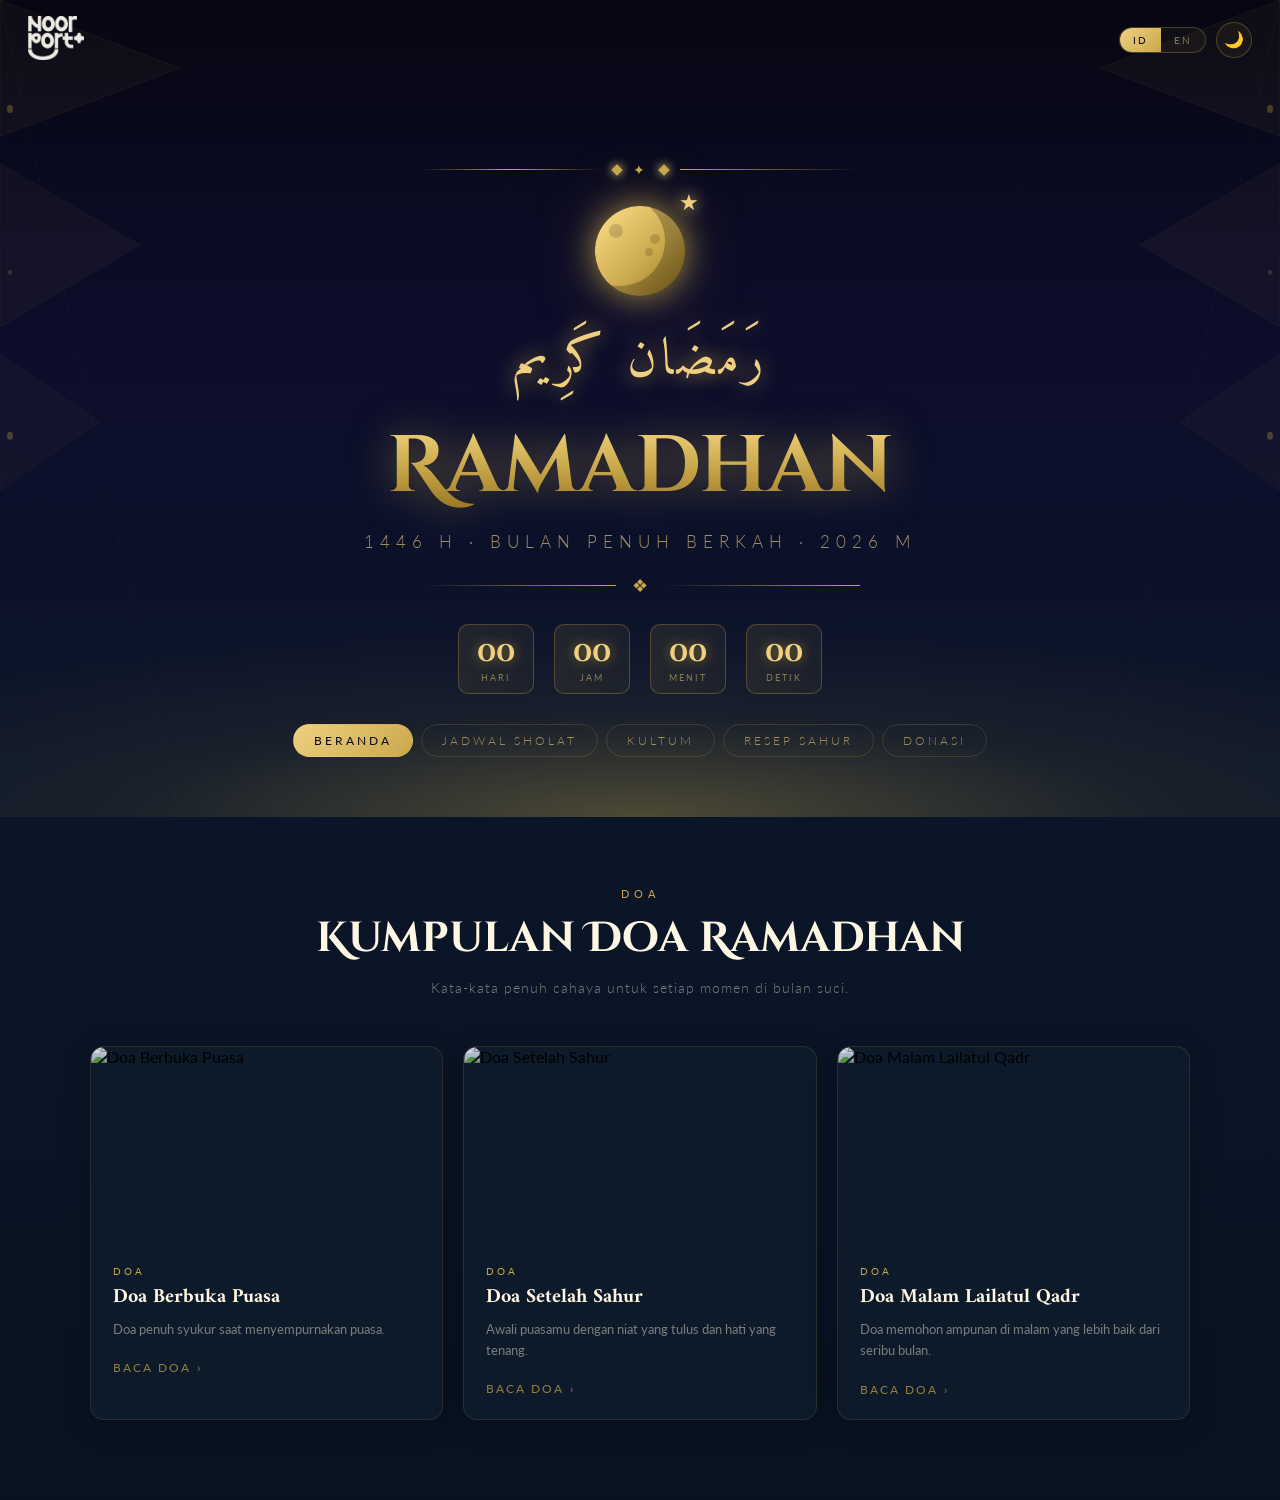
==== landing_page/index.html @ 089e0891 "first commit" ====
<!DOCTYPE html>
<html lang="id" data-theme="dark" data-lang="id">

<head>
    <meta charset="UTF-8">
    <meta name="viewport" content="width=device-width, initial-scale=1.0">
    <title>Noor Port+ | Ramadhan</title>
    <link
        href="https://fonts.googleapis.com/css2?family=Amiri:ital,wght@0,400;0,700;1,400&family=Cinzel+Decorative:wght@700&family=Lato:wght@300;400&display=swap"
        rel="stylesheet">
    <link rel="stylesheet" href="/landing_page/style.css">
</head>

<body>
    <div class="stars-layer" id="starsLayer"></div>

    <header>
        <div id="particles"></div>
        <div class="horizon"></div>

        <!-- LOGO + CONTROLS -->
        <div class="top-bar">
            <div class="logo-wrap">
                <img id="logoImg" src="/assets/noor_port_logo.png"
                    alt="Noor Port+" />
            </div>
            <div class="controls">
                <div class="lang-toggle">
                    <button class="lang-btn active" data-lang="id" onclick="setLang('id')">ID</button>
                    <button class="lang-btn" data-lang="en" onclick="setLang('en')">EN</button>
                </div>
                <button class="theme-btn" id="themeBtn" onclick="toggleTheme()" title="Toggle theme">🌙</button>
            </div>
        </div>

        <!-- Geometric side ornaments -->
        <div class="geo-left">
            <svg viewBox="0 0 180 600" preserveAspectRatio="none" fill="none">
                <path d="M0 0 L180 50 L0 100 Z" fill="rgba(201,168,76,.04)" stroke="rgba(201,168,76,.12)"
                    stroke-width=".5" />
                <path d="M0 120 L140 180 L0 240 Z" fill="rgba(201,168,76,.04)" stroke="rgba(201,168,76,.10)"
                    stroke-width=".5" />
                <path d="M0 260 L100 310 L0 360 Z" fill="rgba(201,168,76,.03)" stroke="rgba(201,168,76,.08)"
                    stroke-width=".5" />
                <line x1="0" y1="0" x2="180" y2="600" stroke="rgba(201,168,76,.06)" stroke-width=".5" />
                <line x1="40" y1="0" x2="40" y2="600" stroke="rgba(201,168,76,.04)" stroke-width=".5" />
                <circle cx="10" cy="80" r="3" fill="rgba(201,168,76,.3)" />
                <circle cx="10" cy="200" r="2" fill="rgba(201,168,76,.2)" />
                <circle cx="10" cy="320" r="3" fill="rgba(201,168,76,.3)" />
            </svg>
        </div>
        <div class="geo-right">
            <svg viewBox="0 0 180 600" preserveAspectRatio="none" fill="none">
                <path d="M0 0 L180 50 L0 100 Z" fill="rgba(201,168,76,.04)" stroke="rgba(201,168,76,.12)"
                    stroke-width=".5" />
                <path d="M0 120 L140 180 L0 240 Z" fill="rgba(201,168,76,.04)" stroke="rgba(201,168,76,.10)"
                    stroke-width=".5" />
                <path d="M0 260 L100 310 L0 360 Z" fill="rgba(201,168,76,.03)" stroke="rgba(201,168,76,.08)"
                    stroke-width=".5" />
                <line x1="0" y1="0" x2="180" y2="600" stroke="rgba(201,168,76,.06)" stroke-width=".5" />
                <line x1="40" y1="0" x2="40" y2="600" stroke="rgba(201,168,76,.04)" stroke-width=".5" />
                <circle cx="10" cy="80" r="3" fill="rgba(201,168,76,.3)" />
                <circle cx="10" cy="200" r="2" fill="rgba(201,168,76,.2)" />
                <circle cx="10" cy="320" r="3" fill="rgba(201,168,76,.3)" />
            </svg>
        </div>


        <!-- Ornament bar -->
        <div class="ornament-bar" style="margin-top:80px;">
            <div class="line"></div>
            <div class="diamond"></div>
            <span style="color:var(--gold);font-size:14px;letter-spacing:3px;">✦</span>
            <div class="diamond"></div>
            <div class="line" style="background:linear-gradient(90deg,var(--gold),transparent)"></div>
        </div>

        <!-- Moon -->
        <div class="moon-wrap">
            <div class="moon">
                <div class="moon-outer">
                    <div class="moon-crater c1"></div>
                    <div class="moon-crater c2"></div>
                    <div class="moon-crater c3"></div>
                </div>
                <span class="moon-star">★</span>
            </div>
        </div>

        <div class="arabic-text">رَمَضَان كَرِيم</div>
        <div class="main-title">Ramadhan</div>
        <div class="subtitle" id="headerSubtitle">1446 H · Bulan Penuh Berkah · 2026 M</div>

        <div class="divider">
            <div class="line"></div><span class="orn">❖</span>
            <div class="line r"></div>
        </div>

        <!-- Countdown -->
        <div class="countdown">
            <div class="cd-box">
                <div class="cd-num" id="cdDays">00</div>
                <div class="cd-label" id="lblDays">Hari</div>
            </div>
            <div class="cd-box">
                <div class="cd-num" id="cdHours">00</div>
                <div class="cd-label" id="lblHours">Jam</div>
            </div>
            <div class="cd-box">
                <div class="cd-num" id="cdMins">00</div>
                <div class="cd-label" id="lblMins">Menit</div>
            </div>
            <div class="cd-box">
                <div class="cd-num" id="cdSecs">00</div>
                <div class="cd-label" id="lblSecs">Detik</div>
            </div>
        </div>

        <!-- Nav -->
        <nav id="mainNav">
            <a href="#" class="active" data-id="home">Beranda</a>
            <a href="#" data-id="prayer">Jadwal Sholat</a>
            <a href="#" data-id="kultum">Kultum</a>
            <a href="#" data-id="recipe">Resep Sahur</a>
            <a href="#" data-id="donate">Donasi</a>
        </nav>
    </header>

    <!-- DOA SECTION -->
    <section class="doa-section">
        <div class="doa-eyebrow" id="doaEyebrow">Doa</div>
        <div class="doa-title" id="doaTitle">Kumpulan Doa Ramadhan</div>
        <div class="doa-subtitle" id="doaSubtitle">Kata-kata penuh cahaya untuk setiap momen di bulan suci.</div>
        <div class="doa-grid" id="doaGrid"></div>
    </section>

    <!-- Modal -->
    <div class="doa-modal-bg" id="doaModal">
        <div class="doa-modal">
            <button class="modal-close" id="modalClose">✕</button>
            <div class="modal-tag" id="mTag">Doa</div>
            <div class="modal-title" id="mTitle"></div>
            <div class="modal-arabic" id="mArabic"></div>
            <div class="modal-latin" id="mLatin"></div>
            <div class="modal-arti" id="mArti"></div>
        </div>
    </div>

    <script src="/landing_page/script.js"></script>
</body>

</html>
---- landing_page/style.css ----
*,
*::before,
*::after {
    margin: 0;
    padding: 0;
    box-sizing: border-box;
}

/* ini buat custom dark mode nya */
:root {
    --gold: #C9A84C;
    --gold-light: #F0D080;
    --gold-glow: #FFE08A;
    --teal: #1A6B6B;
    --teal-light: #2DB8A8;
    
    /* token dark modenya */
    --bg-body: #0A0A1A;
    --bg-header: linear-gradient(180deg, #060612 0%, #0d0d2b 40%, #0a1628 100%);
    --bg-section: linear-gradient(180deg, #0a1628 0%, #091220 100%);
    --bg-card: #0d1a2a;
    --bg-modal: linear-gradient(135deg, #0d1a2a, #0a1220);
    --text-main: #FDF6E3;
    --text-muted: #fdf6e373;
    --text-muted2: #fdf6e3a6;
    --text-nav: #f0d08099;
    --border-card: #c9a84c26;
    --star-color: white;
    /* --logo-filter: invert(1) sepia(1) saturate(2) hue-rotate(5deg) brightness(1.1); */
}


/* ini buat light mnode */
[data-theme="light"] {
    --bg-body: #F5EDD8;
    --bg-header: linear-gradient(180deg, #2a1f0a 0%, #3d2d10 40%, #2e2210 100%);
    --bg-section: linear-gradient(180deg, #EDE3C8 0%, #E5D9B6 100%);
    --bg-card: #FDF6E3;
    --bg-modal: linear-gradient(135deg, #FDF6E3, #F5EDD8);
    --text-main: #1a1206;
    --text-muted: #1a120680;
    --text-muted2: #1a1206c0;
    --text-nav: #f0d080e6;
    --border-card: #c9a84c4d;
    --star-color: rgba(201, 168, 76, .6);
    --logo-filter: invert(0) sepia(1) saturate(3) hue-rotate(5deg) brightness(.8);
}


body {
    background: var(--bg-body);
    font-family: 'Lato', sans-serif;
    min-height: 100vh;
    transition: background .4s;
}


/* bintang */
.stars-layer {
    position: fixed;
    inset: 0;
    pointer-events: none;
    z-index: 0;
    overflow: hidden;
    transition: opacity .4s;
}

[data-theme="light"] .stars-layer {
    opacity: .25;
}

.star {
    position: absolute;
    border-radius: 50%;
    background: var(--star-color);
    animation: twinkle var(--dur) ease-in-out infinite var(--delay);
}

@keyframes twinkle {

    0%,
    100% {
        opacity: var(--min-op);
        transform: scale(1);
    }

    50% {
        opacity: 1;
        transform: scale(1.4);
    }
}


/* headerr */
header {
    position: relative;
    z-index: 10;
    width: 100%;
    overflow: hidden;
    background: var(--bg-header);
    padding-bottom: 60px;
    transition: background .4s;
}

.horizon {
    position: absolute;
    bottom: 0;
    left: 0;
    right: 0;
    height: 200px;
    background: radial-gradient(ellipse 80% 100% at 50% 100%,
            #c9a84c59 0%,
            #c9a84c14 50%,
            transparent 100%);
    pointer-events: none;
}


/* top bar */
.top-bar {
    position: relative;
    z-index: 20;
    display: flex;
    align-items: center;
    justify-content: space-between;
    padding: 16px 28px 0;
}

.logo-wrap img {
    height: 44px;
    width: auto;
    opacity: .92;
}

.logo-wrap img:hover {
    opacity: 1;
}

.controls {
    display: flex;
    align-items: center;
    gap: 10px;
}

/* toggle language */
.lang-toggle {
    display: flex;
    border: 1px solid #c9a84c4d;
    border-radius: 30px;
    overflow: hidden;
    background: #c9a84c0f;
}

.lang-btn {
    font-family: 'Lato', sans-serif;
    font-size: 10px;
    font-weight: 400;
    letter-spacing: 2px;
    text-transform: uppercase;
    color: #f0d08080;
    background: none;
    border: none;
    cursor: pointer;
    padding: 6px 13px;
    transition: color .25s, background .25s;
}

.lang-btn.active {
    background: linear-gradient(135deg, var(--gold-light), var(--gold));
    color: #0a0a1a;
}

/* theme button (buat ganti tema, light mode dan dark mode) */
.theme-btn {
    width: 36px;
    height: 36px;
    border-radius: 50%;
    border: 1px solid #c9a84c4d;
    background: #c9a84c0f;
    cursor: pointer;
    display: flex;
    align-items: center;
    justify-content: center;
    color: var(--gold-light);
    font-size: 16px;
    transition: background .25s, border-color .25s, transform .2s;
}

.theme-btn:hover {
    background: #c9a84c26;
    border-color: #c9a84c99;
    transform: rotate(20deg);
}

/* ornamen geometrik */
.geo-left,
.geo-right {
    position: absolute;
    top: 0;
    bottom: 0;
    width: 180px;
    pointer-events: none;
    z-index: 1;
}

.geo-left {
    left: 0;
}

.geo-right {
    right: 0;
    transform: scaleX(-1);
}

.geo-left svg,
.geo-right svg {
    width: 100%;
    height: 100%;
}


/* ornamem bar */
.ornament-bar {
    display: flex;
    align-items: center;
    justify-content: center;
    gap: 12px;
    padding: 18px 0 0;
    position: relative;
    z-index: 5;
}

.ornament-bar--top {
    margin-top: 80px;
}

.ornament-bar .line {
    flex: 1;
    max-width: 180px;
    height: 1px;
    background: linear-gradient(90deg, transparent, var(--gold), transparent);
}

.ornament-bar .line--reverse {
    background: linear-gradient(90deg, var(--gold), transparent);
}

.ornament-bar .diamond {
    width: 8px;
    height: 8px;
    background: var(--gold);
    transform: rotate(45deg);
    box-shadow: 0 0 10px var(--gold-glow);
}

.ornament-star {
    color: var(--gold);
    font-size: 14px;
    letter-spacing: 3px;
}


/* bulan */
.moon-wrap {
    position: relative;
    z-index: 5;
    display: flex;
    justify-content: center;
    margin-top: 28px;
}

.moon {
    position: relative;
    width: 90px;
    height: 90px;
}

.moon-outer {
    width: 90px;
    height: 90px;
    border-radius: 50%;
    background: linear-gradient(135deg,
            var(--gold-glow) 0%,
            var(--gold) 60%,
            #8B6914 100%);
    box-shadow:
        0 0 30px #c9a84cb3,
        0 0 70px #c9a84c4d,
        inset -20px -10px 0 #00000040;
    animation: moonFloat 5s ease-in-out infinite;
}

.moon-crater {
    position: absolute;
    border-radius: 50%;
    background: rgba(0, 0, 0, .15);
}

.c1 {
    width: 14px;
    height: 14px;
    top: 18px;
    left: 14px;
}

.c2 {
    width: 8px;
    height: 8px;
    top: 42px;
    left: 50px;
}

.c3 {
    width: 10px;
    height: 10px;
    top: 28px;
    left: 55px;
}

.moon-star {
    position: absolute;
    top: -18px;
    right: -14px;
    font-size: 22px;
    color: var(--gold-light);
    filter: drop-shadow(0 0 8px var(--gold-glow));
    animation: moonFloat 5s ease-in-out infinite .8s;
}

@keyframes moonFloat {

    0%,
    100% {
        transform: translateY(0);
    }

    50% {
        transform: translateY(-8px);
    }
}


/* hero */
.arabic-text {
    text-align: center;
    position: relative;
    z-index: 5;
    margin-top: 20px;
    font-family: 'Amiri', serif;
    font-size: clamp(28px, 5vw, 52px);
    color: var(--gold-light);
    letter-spacing: 4px;
    text-shadow:
        0 0 20px rgba(201, 168, 76, .8),
        0 0 60px rgba(201, 168, 76, .3);
    animation: fadeSlide .9s ease both .2s;
}

.main-title {
    text-align: center;
    position: relative;
    z-index: 5;
    margin-top: 6px;
    font-family: 'Cinzel Decorative', serif;
    font-size: clamp(36px, 7vw, 80px);
    font-weight: 700;
    background: linear-gradient(180deg,
            var(--gold-glow) 0%,
            var(--gold) 50%,
            #8B6914 100%);
    -webkit-background-clip: text;
    -webkit-text-fill-color: transparent;
    background-clip: text;
    filter: drop-shadow(0 0 20px rgba(201, 168, 76, .5));
    animation: fadeSlide .9s ease both .4s;
}

.subtitle {
    text-align: center;
    position: relative;
    z-index: 5;
    margin-top: 10px;
    font-family: 'Lato', sans-serif;
    font-weight: 300;
    font-size: clamp(13px, 2vw, 17px);
    letter-spacing: 6px;
    text-transform: uppercase;
    color: rgba(240, 208, 128, .65);
    animation: fadeSlide .9s ease both .6s;
}

@keyframes fadeSlide {
    from {
        opacity: 0;
        transform: translateY(18px);
    }

    to {
        opacity: 1;
        transform: translateY(0);
    }
}


/* ────────────────────────────────────────────────────────
   DIVIDER
──────────────────────────────────────────────────────── */
.divider {
    position: relative;
    z-index: 5;
    display: flex;
    align-items: center;
    justify-content: center;
    gap: 16px;
    margin: 22px auto 0;
    max-width: 480px;
    padding: 0 20px;
    animation: fadeSlide .9s ease both .7s;
}

.divider .line {
    flex: 1;
    height: 1px;
    background: linear-gradient(90deg, transparent, var(--gold));
}

.divider .line--reverse {
    background: linear-gradient(90deg, var(--gold), transparent);
}

.divider .orn {
    color: var(--gold);
    font-size: 18px;
}


/* ────────────────────────────────────────────────────────
   COUNTDOWN
──────────────────────────────────────────────────────── */
.countdown {
    position: relative;
    z-index: 5;
    display: flex;
    gap: 20px;
    justify-content: center;
    margin-top: 28px;
    animation: fadeSlide .9s ease both .9s;
}

.cd-box {
    display: flex;
    flex-direction: column;
    align-items: center;
    background: linear-gradient(135deg,
            rgba(201, 168, 76, .12),
            rgba(201, 168, 76, .04));
    border: 1px solid rgba(201, 168, 76, .3);
    border-radius: 10px;
    padding: 14px 18px 10px;
    min-width: 64px;
    backdrop-filter: blur(4px);
    transition: border-color .3s, box-shadow .3s;
}

.cd-box:hover {
    border-color: rgba(201, 168, 76, .7);
    box-shadow: 0 0 20px rgba(201, 168, 76, .2);
}

.cd-num {
    font-family: 'Cinzel Decorative', serif;
    font-size: 28px;
    font-weight: 700;
    color: var(--gold-light);
    text-shadow: 0 0 12px rgba(201, 168, 76, .6);
    line-height: 1;
}

.cd-label {
    font-size: 9px;
    letter-spacing: 2px;
    text-transform: uppercase;
    color: rgba(240, 208, 128, .5);
    margin-top: 5px;
}


/* ────────────────────────────────────────────────────────
   NAVIGATION
──────────────────────────────────────────────────────── */
nav {
    position: relative;
    z-index: 5;
    display: flex;
    justify-content: center;
    gap: 8px;
    margin-top: 30px;
    flex-wrap: wrap;
    padding: 0 20px;
    animation: fadeSlide .9s ease both 1.1s;
}

nav a {
    font-family: 'Lato', sans-serif;
    font-weight: 300;
    font-size: 12px;
    letter-spacing: 3px;
    text-transform: uppercase;
    color: var(--text-nav);
    text-decoration: none;
    padding: 8px 20px;
    border: 1px solid rgba(201, 168, 76, .2);
    border-radius: 40px;
    transition: all .3s;
    position: relative;
    overflow: hidden;
}

nav a::before {
    content: '';
    position: absolute;
    inset: 0;
    background: linear-gradient(135deg, rgba(201, 168, 76, .15), transparent);
    opacity: 0;
    transition: opacity .3s;
}

nav a:hover {
    color: var(--gold-light);
    border-color: rgba(201, 168, 76, .6);
}

nav a:hover::before {
    opacity: 1;
}

nav a.active {
    color: #0a0a1a;
    background: linear-gradient(135deg, var(--gold-light), var(--gold));
    border-color: transparent;
    font-weight: 400;
}


/* ────────────────────────────────────────────────────────
   LANTERNS
──────────────────────────────────────────────────────── */
.lantern-row {
    position: absolute;
    top: 0;
    left: 0;
    right: 0;
    display: flex;
    justify-content: space-between;
    padding: 0 30px;
    z-index: 2;
    pointer-events: none;
}

.lantern {
    animation: lanternSwing 4s ease-in-out infinite;
    transform-origin: top center;
}

.lantern--delay-a {
    animation-delay: 1.2s;
}

.lantern--delay-b {
    animation-delay: .5s;
}

.lantern:nth-child(2) {
    animation-delay: .7s;
}

.lantern:nth-child(3) {
    animation-delay: 1.4s;
}

.lantern:nth-child(4) {
    animation-delay: 2.1s;
}

@keyframes lanternSwing {

    0%,
    100% {
        transform: rotate(-6deg);
    }

    50% {
        transform: rotate(6deg);
    }
}


/* ────────────────────────────────────────────────────────
   PARTICLES
──────────────────────────────────────────────────────── */
#particles {
    position: absolute;
    inset: 0;
    pointer-events: none;
    z-index: 3;
    overflow: hidden;
}

.particle {
    position: absolute;
    border-radius: 50%;
    background: var(--gold);
    opacity: 0;
    animation: rise var(--dur) ease-in infinite var(--delay);
}

@keyframes rise {
    0% {
        opacity: 0;
        transform: translateY(0) scale(1);
    }

    20% {
        opacity: .6;
    }

    100% {
        opacity: 0;
        transform: translateY(-200px) scale(.3);
    }
}


/* ════════════════════════════════════════════════════════
   DOA SECTION
════════════════════════════════════════════════════════ */
.doa-section {
    position: relative;
    z-index: 10;
    background: var(--bg-section);
    padding: 70px 40px 80px;
    transition: background .4s;
}

.doa-eyebrow {
    text-align: center;
    font-family: 'Lato', sans-serif;
    font-size: 11px;
    letter-spacing: 5px;
    text-transform: uppercase;
    color: var(--gold);
    margin-bottom: 10px;
}

.doa-title {
    text-align: center;
    font-family: 'Cinzel Decorative', serif;
    font-size: clamp(24px, 4vw, 42px);
    font-weight: 700;
    color: var(--text-main);
    margin-bottom: 12px;
    transition: color .4s;
}

.doa-subtitle {
    text-align: center;
    font-family: 'Lato', sans-serif;
    font-weight: 300;
    font-size: 14px;
    color: var(--text-muted);
    letter-spacing: 1px;
    margin-bottom: 50px;
    transition: color .4s;
}

/* ─── Card Grid ─── */
.doa-grid {
    display: grid;
    grid-template-columns: repeat(3, 1fr);
    gap: 20px;
    max-width: 1100px;
    margin: 0 auto;
}

/* ─── Card ─── */
.doa-card {
    position: relative;
    border-radius: 14px;
    overflow: hidden;
    cursor: pointer;
    background: var(--bg-card);
    border: 1px solid var(--border-card);
    box-shadow: 0 4px 30px rgba(0, 0, 0, .2);
    transition:
        border-color .4s,
        box-shadow .4s,
        transform .4s,
        background .4s;
}

[data-theme="light"] .doa-card {
    box-shadow: 0 4px 20px rgba(0, 0, 0, .1);
}

.doa-card:hover {
    transform: translateY(-4px);
    border-color: rgba(201, 168, 76, .5);
    box-shadow:
        0 12px 50px rgba(0, 0, 0, .3),
        0 0 30px rgba(201, 168, 76, .15);
}

/* Underline bar animation on hover */
.doa-card::after {
    content: '';
    position: absolute;
    bottom: 0;
    left: 0;
    height: 2px;
    width: 0;
    background: linear-gradient(90deg, var(--gold), var(--teal-light));
    transition: width .5s ease;
}

.doa-card:hover::after {
    width: 100%;
}

/* ─── Card Image ─── */
.doa-img {
    width: 100%;
    aspect-ratio: 16 / 9;
    object-fit: cover;
    display: block;
    filter: brightness(.85) saturate(.9);
    transition: transform .5s ease, filter .5s ease;
}

.doa-card:hover .doa-img {
    transform: scale(1.06);
    filter: brightness(.5) saturate(.6);
}

/* ─── Image Overlay ─── */
.doa-img-overlay {
    position: absolute;
    top: 0;
    left: 0;
    right: 0;
    aspect-ratio: 16 / 9;
    background: linear-gradient(135deg,
            rgba(10, 22, 40, .6) 0%,
            rgba(26, 107, 107, .5) 100%);
    opacity: 0;
    display: flex;
    align-items: flex-end;
    padding: 16px;
    transition: opacity .45s ease;
}

.doa-card:hover .doa-img-overlay {
    opacity: 1;
}

.doa-img-overlay .tag-gold {
    font-size: 10px;
    letter-spacing: 3px;
    text-transform: uppercase;
    color: var(--gold-light);
    border: 1px solid rgba(201, 168, 76, .5);
    padding: 3px 10px;
    border-radius: 20px;
    background: rgba(201, 168, 76, .1);
}

/* ─── Card Body ─── */
.doa-body {
    padding: 20px 22px 22px;
    position: relative;
}

.doa-card-tag {
    display: block;
    font-size: 10px;
    letter-spacing: 3px;
    text-transform: uppercase;
    color: var(--gold);
    margin-bottom: 8px;
    transition: color .3s;
}

.doa-card:hover .doa-card-tag {
    color: var(--teal-light);
}

.doa-card-title {
    font-family: 'Amiri', serif;
    font-size: 20px;
    font-weight: 700;
    color: var(--text-main);
    margin-bottom: 8px;
    line-height: 1.3;
    transition: color .3s;
}

.doa-card:hover .doa-card-title {
    color: var(--gold-light);
}

.doa-card-desc {
    font-size: 13px;
    line-height: 1.65;
    color: var(--text-muted);
    margin-bottom: 16px;
    transition: color .3s;
}

.doa-card:hover .doa-card-desc {
    color: var(--text-muted2);
}

.doa-link {
    display: inline-flex;
    align-items: center;
    gap: 6px;
    font-size: 12px;
    letter-spacing: 2px;
    text-transform: uppercase;
    color: rgba(201, 168, 76, .7);
    text-decoration: none;
    font-weight: 400;
    transition: color .3s, gap .3s;
}

.doa-link:hover {
    color: var(--gold-light);
    gap: 10px;
}

.doa-link .arrow {
    display: inline-block;
    transition: transform .3s;
}

.doa-card:hover .doa-link .arrow {
    transform: translateX(4px);
}

/* ─── Touch / Tap State (mobile) ─── */
.doa-card.touched .doa-img {
    transform: scale(1.06);
    filter: brightness(.5) saturate(.6);
}

.doa-card.touched .doa-img-overlay {
    opacity: 1;
}

.doa-card.touched .doa-card-tag {
    color: var(--teal-light);
}

.doa-card.touched .doa-card-title {
    color: var(--gold-light);
}

.doa-card.touched .doa-card-desc {
    color: var(--text-muted2);
}

.doa-card.touched::after {
    width: 100%;
}

.doa-card.touched {
    border-color: rgba(201, 168, 76, .5);
}


/* ════════════════════════════════════════════════════════
   MODAL
════════════════════════════════════════════════════════ */
.doa-modal-bg {
    display: none;
    position: fixed;
    inset: 0;
    z-index: 999;
    background: rgba(6, 6, 18, .85);
    backdrop-filter: blur(6px);
    align-items: center;
    justify-content: center;
    padding: 20px;
}

[data-theme="light"] .doa-modal-bg {
    background: rgba(30, 20, 5, .7);
}

.doa-modal-bg.open {
    display: flex;
    animation: fadeIn .3s ease;
}

@keyframes fadeIn {
    from {
        opacity: 0;
    }

    to {
        opacity: 1;
    }
}

.doa-modal {
    background: var(--bg-modal);
    border: 1px solid rgba(201, 168, 76, .35);
    border-radius: 18px;
    max-width: 560px;
    width: 100%;
    padding: 40px 36px 36px;
    position: relative;
    box-shadow:
        0 30px 80px rgba(0, 0, 0, .7),
        0 0 50px rgba(201, 168, 76, .08);
    animation: slideUp .35s ease;
    transition: background .4s;
}

@keyframes slideUp {
    from {
        transform: translateY(30px);
        opacity: 0;
    }

    to {
        transform: translateY(0);
        opacity: 1;
    }
}

.modal-close {
    position: absolute;
    top: 16px;
    right: 18px;
    background: none;
    border: none;
    cursor: pointer;
    color: rgba(201, 168, 76, .5);
    font-size: 22px;
    transition: color .2s;
}

.modal-close:hover {
    color: var(--gold-light);
}

.modal-tag {
    font-size: 10px;
    letter-spacing: 3px;
    text-transform: uppercase;
    color: var(--teal-light);
    margin-bottom: 10px;
}

.modal-title {
    font-family: 'Amiri', serif;
    font-size: 26px;
    font-weight: 700;
    color: var(--gold-light);
    margin-bottom: 6px;
}

.modal-arabic {
    font-family: 'Amiri', serif;
    font-size: 22px;
    color: var(--gold);
    text-align: right;
    direction: rtl;
    line-height: 2;
    background: rgba(201, 168, 76, .06);
    border: 1px solid rgba(201, 168, 76, .15);
    border-radius: 10px;
    padding: 16px 20px;
    margin: 16px 0;
}

.modal-latin {
    font-style: italic;
    font-size: 13px;
    color: var(--text-muted);
    margin-bottom: 10px;
    line-height: 1.7;
}

.modal-arti {
    font-size: 14px;
    color: var(--text-muted2);
    line-height: 1.8;
    border-left: 2px solid var(--gold);
    padding-left: 14px;
}


/* ════════════════════════════════════════════════════════
   RESPONSIVE — TABLET (≤ 768px)
════════════════════════════════════════════════════════ */
@media (max-width: 768px) {

    header {
        padding-bottom: 44px;
    }

    .geo-left,
    .geo-right {
        width: 90px;
    }

    .lantern-row {
        padding: 0 8px;
    }

    .ornament-bar--top {
        margin-top: 60px;
        padding: 0 16px;
    }

    .ornament-bar .line {
        max-width: 70px;
    }

    .moon-wrap {
        margin-top: 18px;
    }

    .moon,
    .moon-outer {
        width: 70px;
        height: 70px;
    }

    .c1 {
        width: 11px;
        height: 11px;
        top: 14px;
        left: 11px;
    }

    .c2 {
        width: 6px;
        height: 6px;
        top: 33px;
        left: 38px;
    }

    .c3 {
        width: 8px;
        height: 8px;
        top: 22px;
        left: 43px;
    }

    .moon-star {
        font-size: 17px;
        top: -14px;
        right: -11px;
    }

    .arabic-text {
        font-size: clamp(20px, 6vw, 32px);
        letter-spacing: 2px;
    }

    .main-title {
        font-size: clamp(28px, 9vw, 50px);
    }

    .subtitle {
        font-size: 11px;
        letter-spacing: 3px;
        padding: 0 16px;
    }

    .divider {
        max-width: 280px;
        margin-top: 14px;
    }

    .countdown {
        gap: 10px;
        margin-top: 18px;
    }

    .cd-box {
        padding: 10px 12px 8px;
        min-width: 52px;
    }

    .cd-num {
        font-size: 22px;
    }

    .cd-label {
        font-size: 8px;
    }

    nav {
        gap: 6px;
        margin-top: 20px;
    }

    nav a {
        font-size: 10px;
        letter-spacing: 2px;
        padding: 7px 13px;
    }

}


/* ════════════════════════════════════════════════════════
   RESPONSIVE — MOBILE (≤ 480px)
════════════════════════════════════════════════════════ */
@media (max-width: 480px) {

    header {
        padding-bottom: 32px;
    }

    .geo-left,
    .geo-right {
        width: 52px;
        opacity: .4;
    }

    .lantern-row {
        padding: 0 2px;
    }

    .ornament-bar--top {
        margin-top: 46px;
    }

    .ornament-bar .line {
        max-width: 44px;
    }

    .moon,
    .moon-outer {
        width: 58px;
        height: 58px;
    }

    .moon-star {
        font-size: 14px;
        top: -11px;
        right: -9px;
    }

    .arabic-text {
        font-size: 20px;
        letter-spacing: 1px;
    }

    .main-title {
        font-size: clamp(24px, 10vw, 40px);
    }

    .subtitle {
        font-size: 8.5px;
        letter-spacing: 2.5px;
        padding: 0 10px;
    }

    .countdown {
        gap: 6px;
    }

    .cd-box {
        padding: 8px 9px 6px;
        min-width: 46px;
    }

    .cd-num {
        font-size: 18px;
    }

    nav {
        padding: 0 10px;
    }

    nav a {
        font-size: 9px;
        letter-spacing: 1.5px;
        padding: 6px 10px;
    }

    .top-bar {
        padding: 12px 14px 0;
    }

    .logo-wrap img {
        height: 34px;
    }

    .lang-btn {
        font-size: 9px;
        padding: 5px 9px;
    }

    .theme-btn {
        width: 30px;
        height: 30px;
        font-size: 13px;
    }

}


/* ════════════════════════════════════════════════════════
   RESPONSIVE — DOA SECTION
════════════════════════════════════════════════════════ */
@media (max-width: 900px) {

    .doa-grid {
        grid-template-columns: repeat(2, 1fr);
        gap: 16px;
    }

}

@media (max-width: 600px) {

    .doa-section {
        padding: 48px 16px 56px;
    }

    .doa-grid {
        grid-template-columns: 1fr;
        gap: 14px;
    }

    .doa-title {
        font-size: clamp(20px, 6vw, 30px);
    }

    .doa-subtitle {
        font-size: 12px;
        margin-bottom: 30px;
    }

    /* Always show overlay cue on touch screens */
    .doa-img-overlay {
        opacity: .7;
    }

}

@media (max-width: 480px) {

    .doa-section {
        padding: 36px 12px 48px;
    }

    .doa-card-title {
        font-size: 18px;
    }

    .doa-body {
        padding: 14px 16px 16px;
    }

    .doa-img {
        aspect-ratio: 16 / 8;
    }

}


/* ════════════════════════════════════════════════════════
   RESPONSIVE — MODAL
════════════════════════════════════════════════════════ */
@media (max-width: 600px) {

    .doa-modal {
        padding: 32px 20px 28px;
        border-radius: 14px;
        max-height: 90vh;
        overflow-y: auto;
    }

    .modal-title {
        font-size: 20px;
    }

    .modal-arabic {
        font-size: 18px;
        padding: 12px 14px;
    }

    .modal-latin {
        font-size: 12px;
    }

    .modal-arti {
        font-size: 13px;
    }

}

@media (max-width: 380px) {

    .doa-modal {
        padding: 28px 14px 22px;
    }

    .modal-arabic {
        font-size: 16px;
    }

}
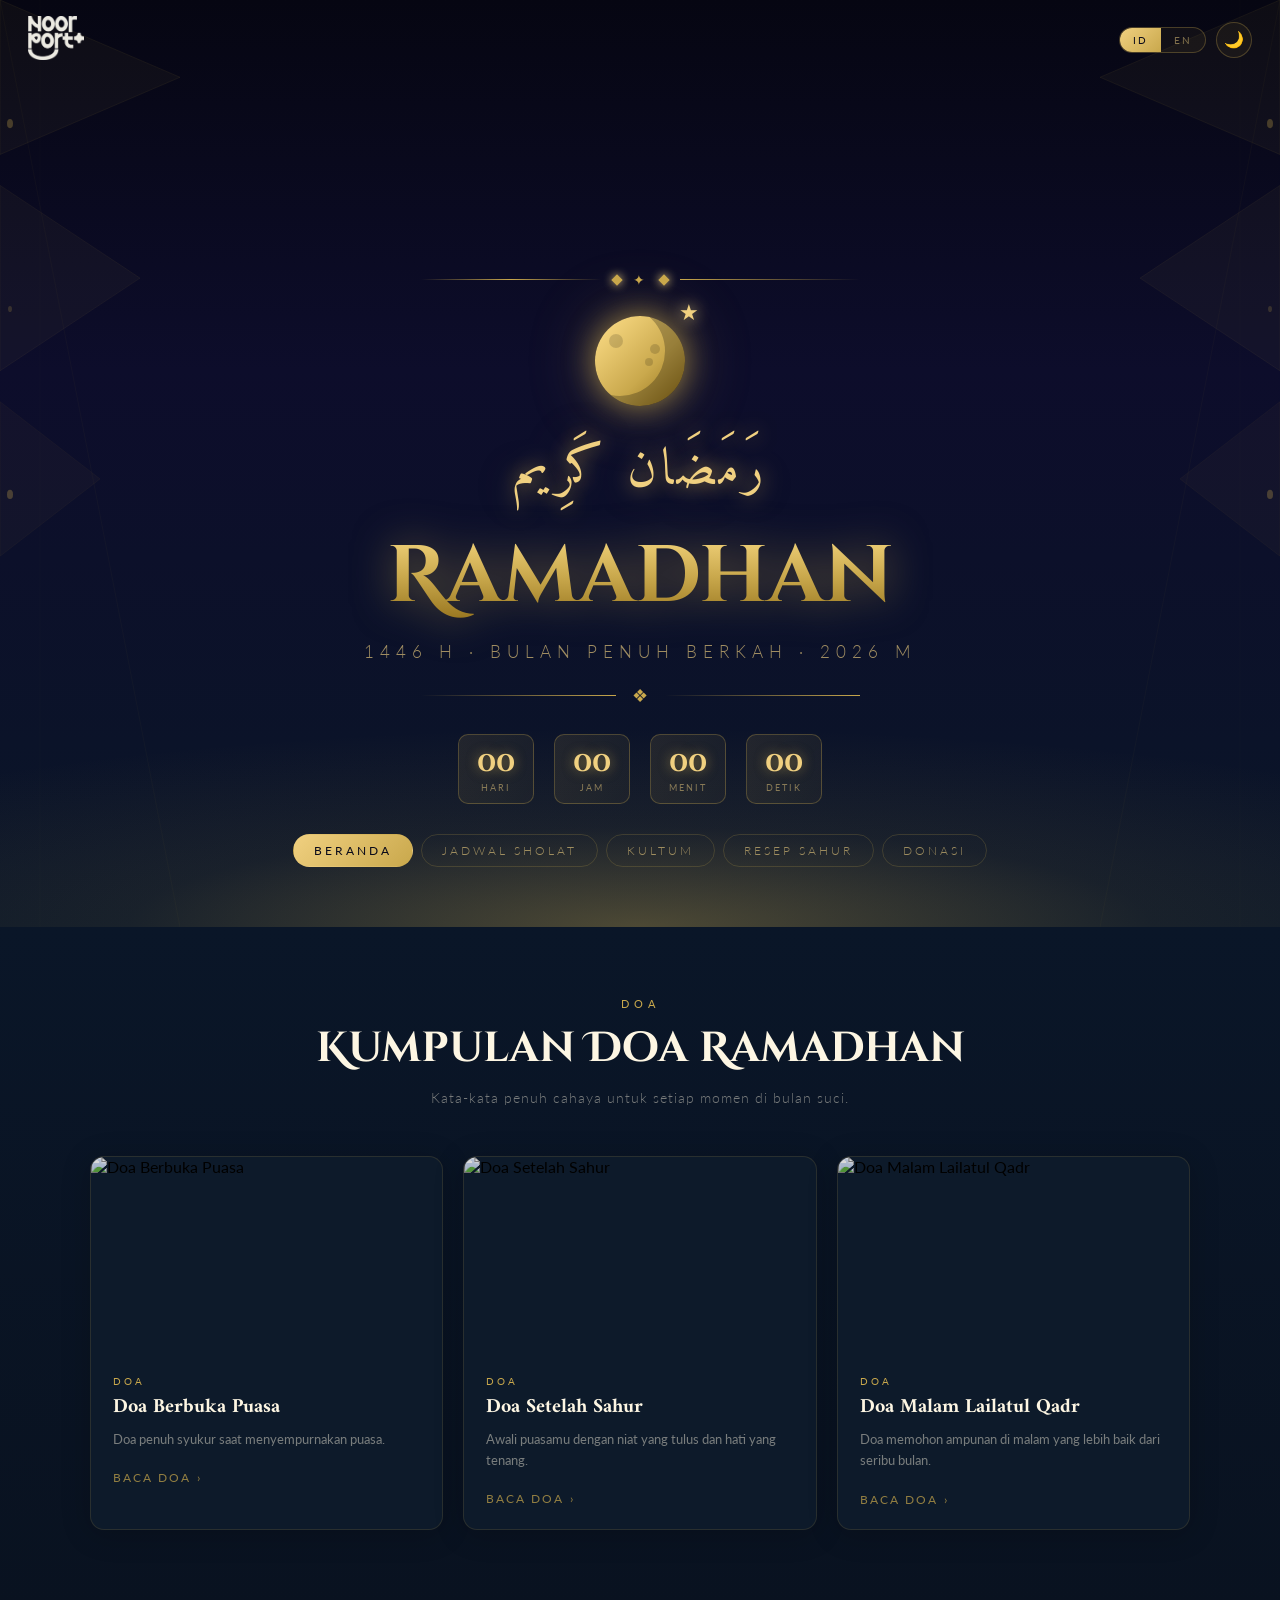
==== commit b90c5102: "adding lantern effect" ====
--- a/landing_page/index.html
+++ b/landing_page/index.html
@@ -21,8 +21,7 @@
         <!-- LOGO + CONTROLS -->
         <div class="top-bar">
             <div class="logo-wrap">
-                <img id="logoImg" src="/assets/noor_port_logo.png"
-                    alt="Noor Port+" />
+                <img id="logoImg" src="/assets/noor_port_logo.png" alt="Noor Port+" />
             </div>
             <div class="controls">
                 <div class="lang-toggle">
@@ -65,6 +64,14 @@
             </svg>
         </div>
 
+
+        <!-- Lantern -->
+        <div class="lantern-row">
+            <div class="lantern large"></div>
+            <div class="lantern small"></div>
+            <div class="lantern small"></div>
+            <div class="lantern large"></div>
+        </div>
 
         <!-- Ornament bar -->
         <div class="ornament-bar" style="margin-top:80px;">
--- a/landing_page/style.css
+++ b/landing_page/style.css
@@ -541,63 +541,55 @@
     font-weight: 400;
 }
 
-
-/* ────────────────────────────────────────────────────────
-   LANTERNS
-──────────────────────────────────────────────────────── */
+/* Lantern */
 .lantern-row {
-    position: absolute;
-    top: 0;
-    left: 0;
-    right: 0;
     display: flex;
-    justify-content: space-between;
-    padding: 0 30px;
-    z-index: 2;
-    pointer-events: none;
+    justify-content: center;
+    gap: 40px;
+    margin-top: 40px;
 }
 
 .lantern {
-    animation: lanternSwing 4s ease-in-out infinite;
-    transform-origin: top center;
-}
-
-.lantern--delay-a {
+    animation: float 4s ease-in-out infinite;
+    background-repeat: no-repeat;
+    background-position: center;
+    background-size: contain;
+}
+
+.lantern.large {
+    width: 28px;
+    height: 70px;
+    background-image: url("assets/lantern-large.svg");
+}
+
+.lantern.small {
+    width: 22px;
+    height: 55px;
+    background-image: url("assets/lantern-small.svg");
+}
+
+/* animation delay dipindah ke CSS biar ga inline */
+.lantern-row .lantern:nth-child(2) {
     animation-delay: 1.2s;
 }
 
-.lantern--delay-b {
-    animation-delay: .5s;
-}
-
-.lantern:nth-child(2) {
-    animation-delay: .7s;
-}
-
-.lantern:nth-child(3) {
-    animation-delay: 1.4s;
-}
-
-.lantern:nth-child(4) {
-    animation-delay: 2.1s;
-}
-
-@keyframes lanternSwing {
-
-    0%,
+.lantern-row .lantern:nth-child(3) {
+    animation-delay: 0.5s;
+}
+
+@keyframes float {
+    0% {
+        transform: translateY(0);
+    }
+    50% {
+        transform: translateY(8px);
+    }
     100% {
-        transform: rotate(-6deg);
-    }
-
-    50% {
-        transform: rotate(6deg);
-    }
-}
-
-
-/* ────────────────────────────────────────────────────────
-   PARTICLES
-──────────────────────────────────────────────────────── */
+        transform: translateY(0);
+    }
+}
+
+/* Efek partikel */
 #particles {
     position: absolute;
     inset: 0;
@@ -631,9 +623,7 @@
 }
 
 
-/* ════════════════════════════════════════════════════════
-   DOA SECTION
-════════════════════════════════════════════════════════ */
+/* Section doa */
 .doa-section {
     position: relative;
     z-index: 10;
@@ -682,7 +672,7 @@
     margin: 0 auto;
 }
 
-/* ─── Card ─── */
+/* Card Section */
 .doa-card {
     position: relative;
     border-radius: 14px;
@@ -710,7 +700,7 @@
         0 0 30px rgba(201, 168, 76, .15);
 }
 
-/* Underline bar animation on hover */
+/* Underline bar animation hover */
 .doa-card::after {
     content: '';
     position: absolute;
@@ -726,7 +716,7 @@
     width: 100%;
 }
 
-/* ─── Card Image ─── */
+/* Card Image */
 .doa-img {
     width: 100%;
     aspect-ratio: 16 / 9;
@@ -741,7 +731,7 @@
     filter: brightness(.5) saturate(.6);
 }
 
-/* ─── Image Overlay ─── */
+/* Image Overlay */
 .doa-img-overlay {
     position: absolute;
     top: 0;
@@ -846,7 +836,7 @@
     transform: translateX(4px);
 }
 
-/* ─── Touch / Tap State (mobile) ─── */
+/* Tap State di Mobile */
 .doa-card.touched .doa-img {
     transform: scale(1.06);
     filter: brightness(.5) saturate(.6);
@@ -877,9 +867,7 @@
 }
 
 
-/* ════════════════════════════════════════════════════════
-   MODAL
-════════════════════════════════════════════════════════ */
+/* Modal */
 .doa-modal-bg {
     display: none;
     position: fixed;
@@ -1001,9 +989,7 @@
 }
 
 
-/* ════════════════════════════════════════════════════════
-   RESPONSIVE — TABLET (≤ 768px)
-════════════════════════════════════════════════════════ */
+/* Responsive Tabs */
 @media (max-width: 768px) {
 
     header {
@@ -1117,9 +1103,7 @@
 }
 
 
-/* ════════════════════════════════════════════════════════
-   RESPONSIVE — MOBILE (≤ 480px)
-════════════════════════════════════════════════════════ */
+/* Eesponsive Mobile */
 @media (max-width: 480px) {
 
     header {
@@ -1276,9 +1260,7 @@
 }
 
 
-/* ════════════════════════════════════════════════════════
-   RESPONSIVE — MODAL
-════════════════════════════════════════════════════════ */
+/* Responsive Setting Modal */
 @media (max-width: 600px) {
 
     .doa-modal {
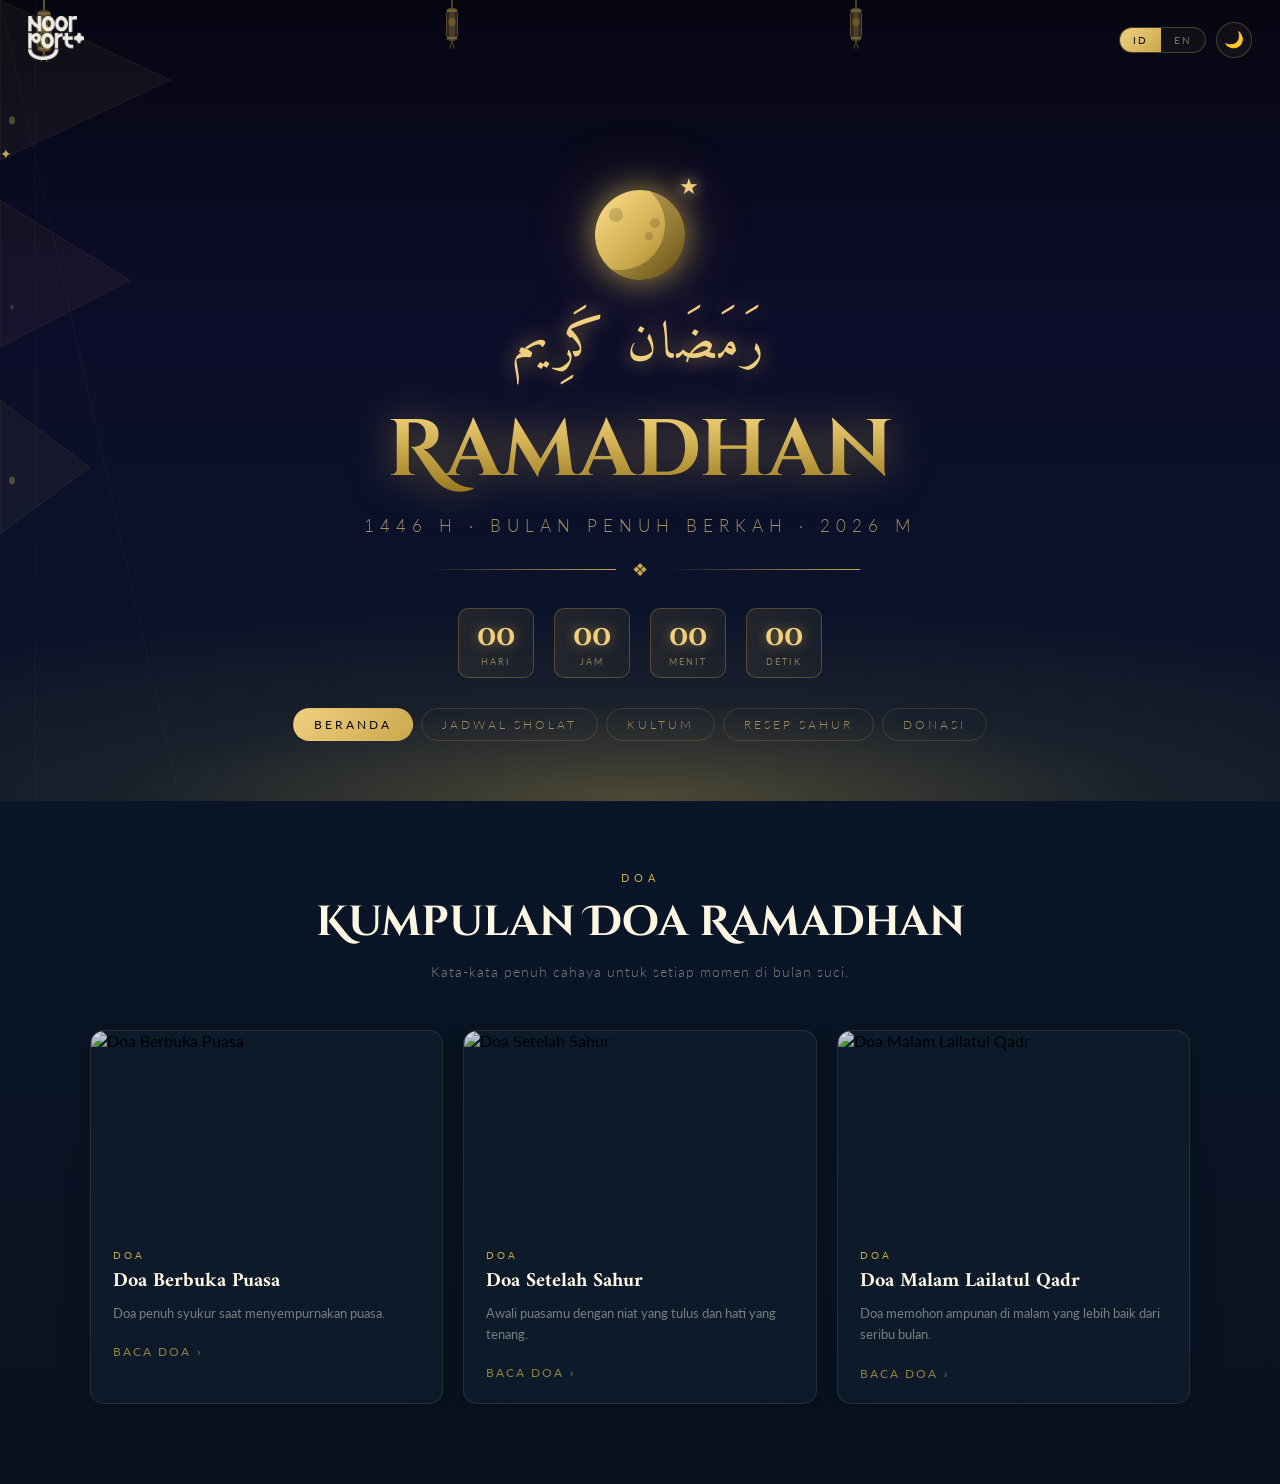
==== commit 11b0abd6: "adding ornament effect" ====
--- a/landing_page/index.html
+++ b/landing_page/index.html
@@ -32,46 +32,62 @@
             </div>
         </div>
 
-        <!-- Geometric side ornaments -->
-        <div class="geo-left">
-            <svg viewBox="0 0 180 600" preserveAspectRatio="none" fill="none">
-                <path d="M0 0 L180 50 L0 100 Z" fill="rgba(201,168,76,.04)" stroke="rgba(201,168,76,.12)"
-                    stroke-width=".5" />
-                <path d="M0 120 L140 180 L0 240 Z" fill="rgba(201,168,76,.04)" stroke="rgba(201,168,76,.10)"
-                    stroke-width=".5" />
-                <path d="M0 260 L100 310 L0 360 Z" fill="rgba(201,168,76,.03)" stroke="rgba(201,168,76,.08)"
-                    stroke-width=".5" />
-                <line x1="0" y1="0" x2="180" y2="600" stroke="rgba(201,168,76,.06)" stroke-width=".5" />
-                <line x1="40" y1="0" x2="40" y2="600" stroke="rgba(201,168,76,.04)" stroke-width=".5" />
-                <circle cx="10" cy="80" r="3" fill="rgba(201,168,76,.3)" />
-                <circle cx="10" cy="200" r="2" fill="rgba(201,168,76,.2)" />
-                <circle cx="10" cy="320" r="3" fill="rgba(201,168,76,.3)" />
+        <!-- Geometric Ornament -->
+        <div class="geo geo-left">
+            <svg viewBox="0 0 180 600" preserveAspectRatio="none">
+                <!-- bentuk segitiga -->
+                 <!-- ini dibantuin AI buat bikin ornament nya dengan sedikit modif hehe -->
+                <path d="M0 0 L170 60 L0 120 Z" />
+                <path d="M0 150 L130 210 L0 260 Z" />
+                <path d="M0 300 L90 350 L0 400 Z" />
+
+                <!-- garis dekoratif -->
+                <line x1="0" y1="0" x2="180" y2="600" />
+                <line x1="35" y1="0" x2="35" y2="600" />
+
+                <!-- titik kecil -->
+                <circle cx="12" cy="90" r="3" />
+                <circle cx="12" cy="230" r="2" />
+                <circle cx="12" cy="360" r="3" />
             </svg>
         </div>
-        <div class="geo-right">
-            <svg viewBox="0 0 180 600" preserveAspectRatio="none" fill="none">
-                <path d="M0 0 L180 50 L0 100 Z" fill="rgba(201,168,76,.04)" stroke="rgba(201,168,76,.12)"
-                    stroke-width=".5" />
-                <path d="M0 120 L140 180 L0 240 Z" fill="rgba(201,168,76,.04)" stroke="rgba(201,168,76,.10)"
-                    stroke-width=".5" />
-                <path d="M0 260 L100 310 L0 360 Z" fill="rgba(201,168,76,.03)" stroke="rgba(201,168,76,.08)"
-                    stroke-width=".5" />
-                <line x1="0" y1="0" x2="180" y2="600" stroke="rgba(201,168,76,.06)" stroke-width=".5" />
-                <line x1="40" y1="0" x2="40" y2="600" stroke="rgba(201,168,76,.04)" stroke-width=".5" />
-                <circle cx="10" cy="80" r="3" fill="rgba(201,168,76,.3)" />
-                <circle cx="10" cy="200" r="2" fill="rgba(201,168,76,.2)" />
-                <circle cx="10" cy="320" r="3" fill="rgba(201,168,76,.3)" />
-            </svg>
+        <div class="geo geo-right">
+            <!-- kosong, nanti pakai pseudo element -->
         </div>
-
+        <!-- End Geometric -->
 
         <!-- Lantern -->
         <div class="lantern-row">
-            <div class="lantern large"></div>
+            <!-- Large -->
+            <div class="lantern large">
+                <svg viewBox="0 0 28 70">
+                    <!-- ini fungsinya untuk bikin tali lampion -->
+                    <line class="string" x1="14" y1="0" x2="14" y2="10" />
+                    <!-- ini tutup atas lampion -->
+                    <ellipse class="cap" cx="14" cy="13" rx="7" ry="3" />
+                    <!-- ini buat badan lampion -->
+                    <rect class="body" x="7" y="13" width="14" height="36" rx="5" />
+                    <!-- ini bagian dalam lampionya (efek shimmer) -->
+                    <rect class="inner" x="10" y="16" width="8" height="30" rx="3" />
+                    <!-- ini bagian bawah lampion -->
+                    <ellipse class="cap" cx="14" cy="49" rx="7" ry="3" />
+                    <!-- ini tali bagian bawahnya -->
+                    <line class="tail" x1="14" y1="52" x2="11" y2="62" />
+                    <line class="tail" x1="14" y1="52" x2="17" y2="62" />
+                    <!-- ini efek glow di dalam lampion -->
+                    <ellipse class="glow" cx="14" cy="28" rx="5" ry="5" />
+                </svg>
+            </div>
+
+            <!-- Small -->
             <div class="lantern small"></div>
             <div class="lantern small"></div>
+
+            <!-- Large -->
             <div class="lantern large"></div>
+
         </div>
+        <!-- End Lantern -->
 
         <!-- Ornament bar -->
         <div class="ornament-bar" style="margin-top:80px;">
@@ -153,6 +169,9 @@
         </div>
     </div>
 
+    <!-- Zikir Count -->
+    <!-- End Zikir -->
+
     <script src="/landing_page/script.js"></script>
 </body>
 
--- a/landing_page/style.css
+++ b/landing_page/style.css
@@ -48,7 +48,6 @@
 
 
 body {
-    background: var(--bg-body);
     font-family: 'Lato', sans-serif;
     min-height: 100vh;
     transition: background .4s;
@@ -192,73 +191,56 @@
     transform: rotate(20deg);
 }
 
-/* ornamen geometrik */
-.geo-left,
+/* Geometric */
+/* wrapper */
+.geo {
+  position: absolute;
+  top: 0;
+  bottom: 0;
+  width: 180px;
+  pointer-events: none;
+  z-index: 1;
+}
+
+.geo-left {
+  left: 0;
+}
+
 .geo-right {
-    position: absolute;
-    top: 0;
-    bottom: 0;
-    width: 180px;
-    pointer-events: none;
-    z-index: 1;
-}
-
-.geo-left {
-    left: 0;
-}
-
-.geo-right {
-    right: 0;
-    transform: scaleX(-1);
-}
-
-.geo-left svg,
+  right: 0;
+  transform: scaleX(-1);
+}
+
+/* biar kanan pakai svg yang sama */
 .geo-right svg {
-    width: 100%;
-    height: 100%;
-}
-
-
-/* ornamem bar */
-.ornament-bar {
-    display: flex;
-    align-items: center;
-    justify-content: center;
-    gap: 12px;
-    padding: 18px 0 0;
-    position: relative;
-    z-index: 5;
-}
-
-.ornament-bar--top {
-    margin-top: 80px;
-}
-
-.ornament-bar .line {
-    flex: 1;
-    max-width: 180px;
-    height: 1px;
-    background: linear-gradient(90deg, transparent, var(--gold), transparent);
-}
-
-.ornament-bar .line--reverse {
-    background: linear-gradient(90deg, var(--gold), transparent);
-}
-
-.ornament-bar .diamond {
-    width: 8px;
-    height: 8px;
-    background: var(--gold);
-    transform: rotate(45deg);
-    box-shadow: 0 0 10px var(--gold-glow);
-}
-
-.ornament-star {
-    color: var(--gold);
-    font-size: 14px;
-    letter-spacing: 3px;
-}
-
+  display: none;
+}
+
+.geo svg {
+  width: 100%;
+  height: 100%;
+}
+
+/* styling svg (lebih clean, tidak terlalu banyak decimal) */
+.geo path {
+  fill: rgba(201,168,76,0.05);
+  stroke: rgba(201,168,76,0.15);
+  stroke-width: 0.6;
+}
+
+.geo line {
+  stroke: rgba(201,168,76,0.08);
+  stroke-width: 0.6;
+}
+
+.geo circle {
+  fill: rgba(201,168,76,0.35);
+}
+
+.geo circle:nth-of-type(2) {
+  opacity: 0.6;
+}
+/* End Gemo Effect */
 
 /* bulan */
 .moon-wrap {
@@ -402,9 +384,7 @@
 }
 
 
-/* ────────────────────────────────────────────────────────
-   DIVIDER
-──────────────────────────────────────────────────────── */
+/* Divider Bintang */
 .divider {
     position: relative;
     z-index: 5;
@@ -434,9 +414,7 @@
 }
 
 
-/* ────────────────────────────────────────────────────────
-   COUNTDOWN
-──────────────────────────────────────────────────────── */
+/* Countdown Waktu */
 .countdown {
     position: relative;
     z-index: 5;
@@ -485,9 +463,7 @@
 }
 
 
-/* ────────────────────────────────────────────────────────
-   NAVIGATION
-──────────────────────────────────────────────────────── */
+/* Navigation */
 nav {
     position: relative;
     z-index: 5;
@@ -543,51 +519,70 @@
 
 /* Lantern */
 .lantern-row {
-    display: flex;
-    justify-content: center;
-    gap: 40px;
-    margin-top: 40px;
+  position: absolute;
+  top: 0;
+  left: 0;
+  right: 0;
+  display: flex;
+  justify-content: space-between;
+  padding: 0 30px;
+  z-index: 2;
+  pointer-events: none;
 }
 
 .lantern {
-    animation: float 4s ease-in-out infinite;
-    background-repeat: no-repeat;
-    background-position: center;
-    background-size: contain;
-}
-
-.lantern.large {
-    width: 28px;
-    height: 70px;
-    background-image: url("assets/lantern-large.svg");
+  /* ini buat bikin animasi lanternnya goyang goyang */
+  animation: lanternSwing 4s ease-in-out infinite;
+  transform-origin: top center;
+}
+
+.lantern:nth-child(2) { animation-delay: .7s; }
+.lantern:nth-child(3) { animation-delay: 1.4s; }
+.lantern:nth-child(4) { animation-delay: 2.1s; }
+
+/* Size control */
+.lantern.large svg {
+  width: 28px;
+  height: 70px;
 }
 
 .lantern.small {
-    width: 22px;
-    height: 55px;
-    background-image: url("assets/lantern-small.svg");
-}
-
-/* animation delay dipindah ke CSS biar ga inline */
-.lantern-row .lantern:nth-child(2) {
-    animation-delay: 1.2s;
-}
-
-.lantern-row .lantern:nth-child(3) {
-    animation-delay: 0.5s;
-}
-
-@keyframes float {
-    0% {
-        transform: translateY(0);
-    }
-    50% {
-        transform: translateY(8px);
-    }
-    100% {
-        transform: translateY(0);
-    }
-}
+  width: 22px;
+  height: 55px;
+}
+
+/* Reuse large SVG but scaled */
+.lantern.small::before {
+  content: "";
+  display: block;
+  width: 100%;
+  height: 100%;
+  background: url("data:image/svg+xml;utf8,<svg viewBox='0 0 28 70' xmlns='http://www.w3.org/2000/svg'><line x1='14' y1='0' x2='14' y2='10' stroke='rgba(201,168,76,.6)' stroke-width='1.5'/><ellipse cx='14' cy='13' rx='7' ry='3' fill='rgba(201,168,76,.4)'/><rect x='7' y='13' width='14' height='36' rx='5' fill='rgba(201,168,76,.18)' stroke='rgba(201,168,76,.5)' stroke-width='1'/><rect x='10' y='16' width='8' height='30' rx='3' fill='rgba(255,220,100,.15)'/><ellipse cx='14' cy='49' rx='7' ry='3' fill='rgba(201,168,76,.4)'/><line x1='14' y1='52' x2='11' y2='62' stroke='rgba(201,168,76,.5)' stroke-width='1'/><line x1='14' y1='52' x2='17' y2='62' stroke='rgba(201,168,76,.5)' stroke-width='1'/><ellipse cx='14' cy='28' rx='5' ry='5' fill='rgba(255,200,50,.2)'/></svg>") no-repeat center/contain;
+}
+
+/* SVG Styling (Large Only) */
+.lantern svg {
+  width: 100%;
+  height: 100%;
+}
+
+.string { stroke: rgba(201,168,76,.6); stroke-width: 1.5; }
+.cap { fill: rgba(201,168,76,.4); }
+.body {
+  fill: rgba(201,168,76,.18);
+  stroke: rgba(201,168,76,.5);
+  stroke-width: 1;
+}
+.inner { fill: rgba(255,220,100,.15); }
+.tail { stroke: rgba(201,168,76,.5); stroke-width: 1; }
+.glow { fill: rgba(255,200,50,.2); }
+
+/* Animation */
+@keyframes lanternSwing {
+  0%,100% { transform: rotate(-6deg); }
+  50% { transform: rotate(6deg); }
+}
+/* End Lantern */
 
 /* Efek partikel */
 #particles {
@@ -988,6 +983,9 @@
     padding-left: 14px;
 }
 
+/* Zikir Section */
+
+/* End Dzikir Section */
 
 /* Responsive Tabs */
 @media (max-width: 768px) {
@@ -1200,9 +1198,7 @@
 }
 
 
-/* ════════════════════════════════════════════════════════
-   RESPONSIVE — DOA SECTION
-════════════════════════════════════════════════════════ */
+/* Responsice Setting - Doa Section */
 @media (max-width: 900px) {
 
     .doa-grid {
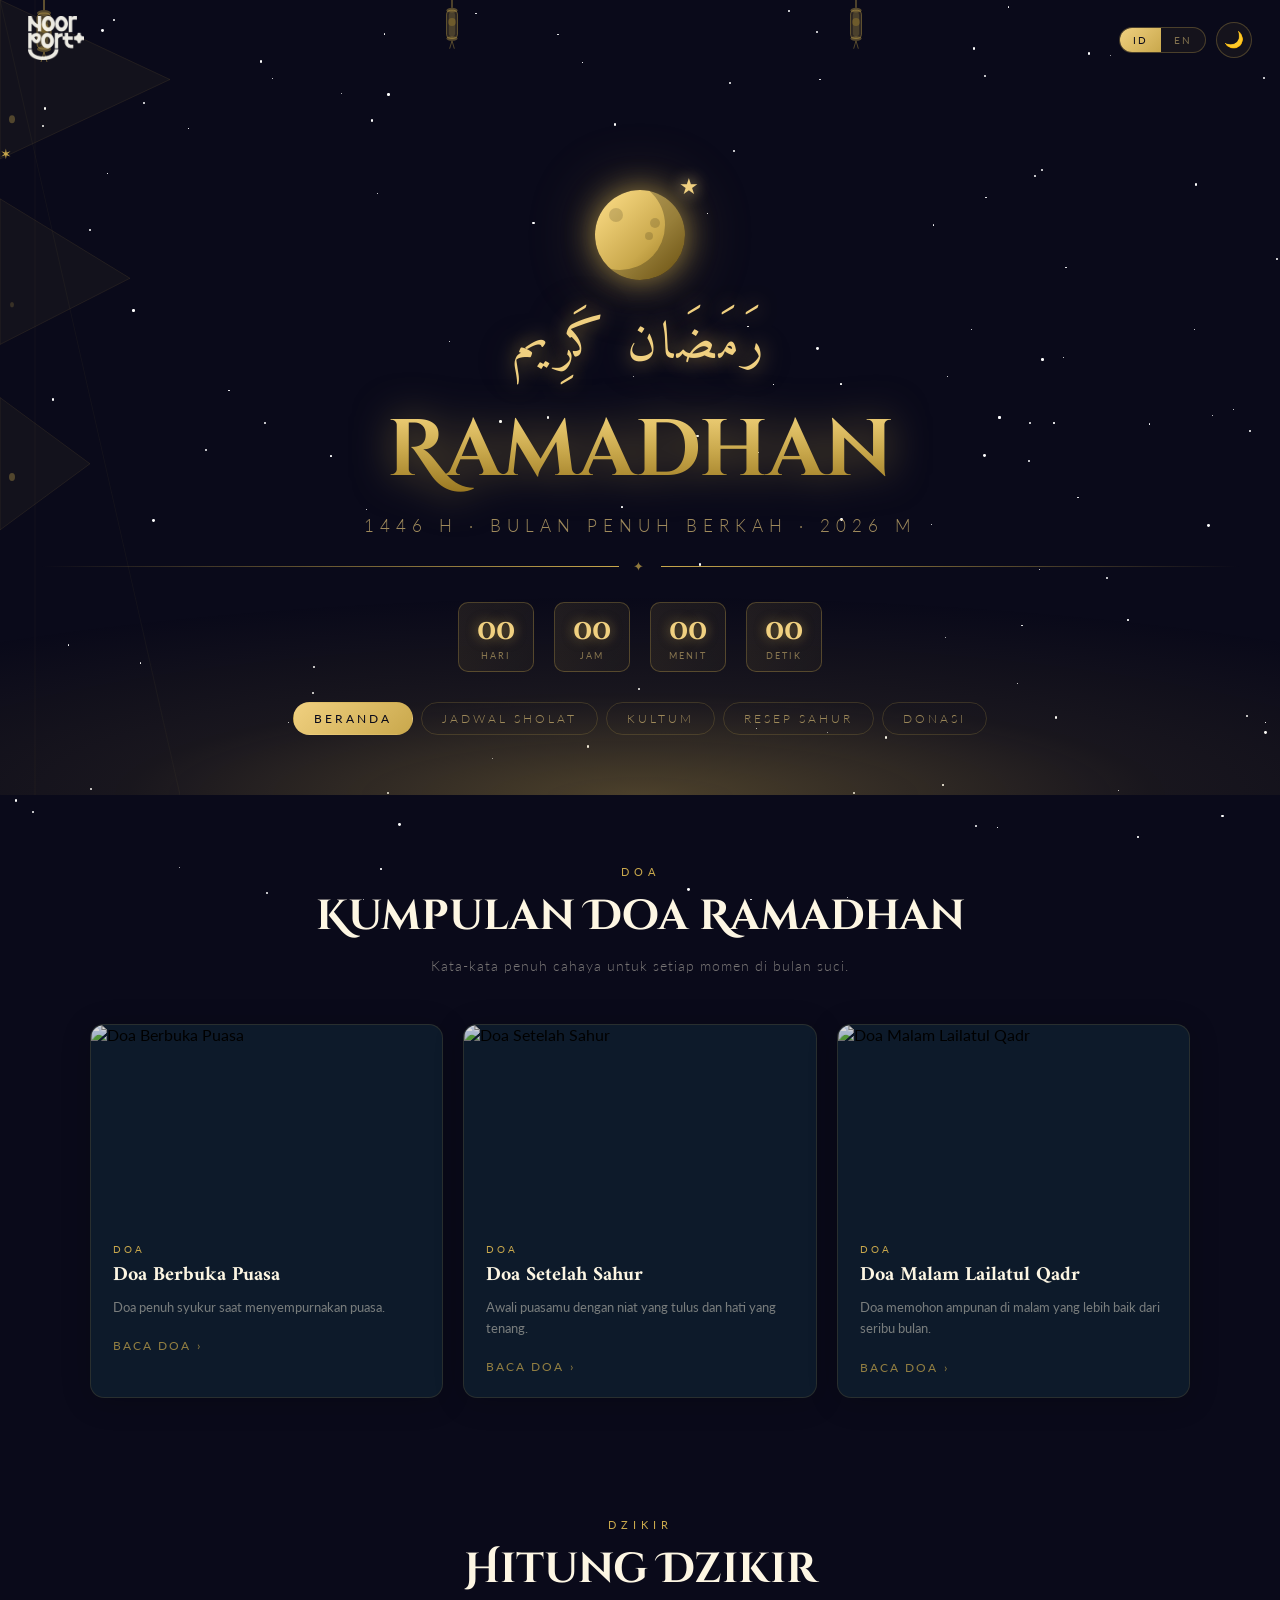
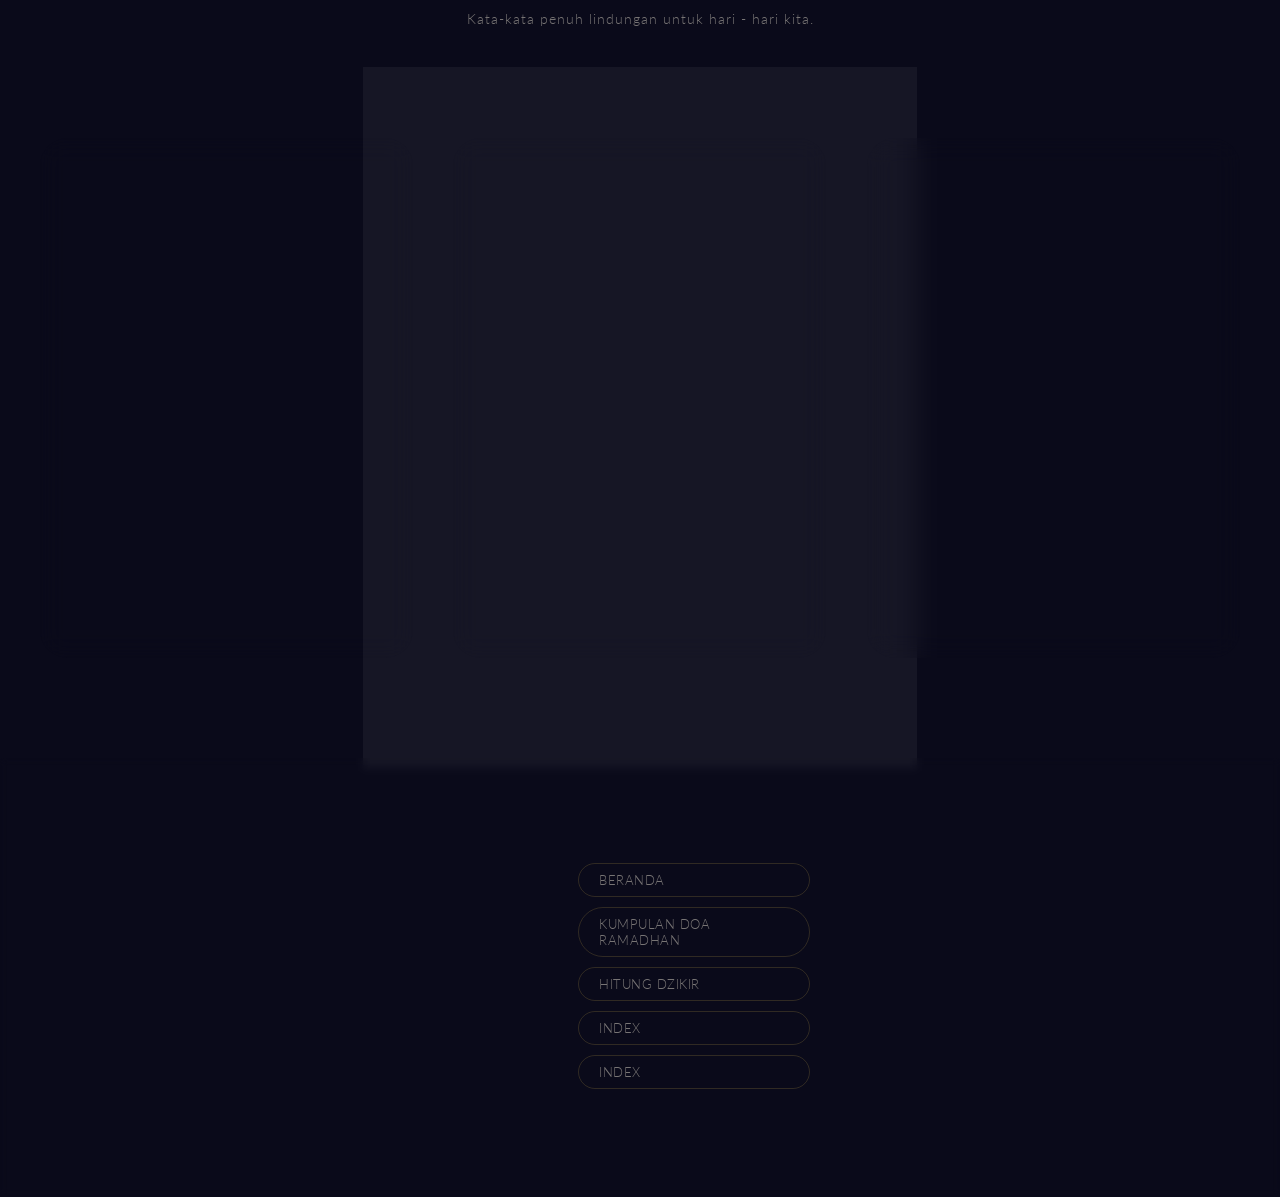
==== commit f0326586: "finishing dzikir section" ====
--- a/landing_page/index.html
+++ b/landing_page/index.html
@@ -5,9 +5,16 @@
     <meta charset="UTF-8">
     <meta name="viewport" content="width=device-width, initial-scale=1.0">
     <title>Noor Port+ | Ramadhan</title>
+    <!-- Favicon -->
+    <link rel="shortcut icon" href="/assets/noor_port_logo_green.png" type="image/x-icon">
+    <!-- Google Fonts -->
     <link
         href="https://fonts.googleapis.com/css2?family=Amiri:ital,wght@0,400;0,700;1,400&family=Cinzel+Decorative:wght@700&family=Lato:wght@300;400&display=swap"
         rel="stylesheet">
+    <!-- Font Awesome -->
+    <link rel="stylesheet" href="https://cdnjs.cloudflare.com/ajax/libs/font-awesome/6.5.1/css/all.min.css"
+        crossorigin="anonymous" referrerpolicy="no-referrer" />
+    <!-- CSS Style -->
     <link rel="stylesheet" href="/landing_page/style.css">
 </head>
 
@@ -18,7 +25,7 @@
         <div id="particles"></div>
         <div class="horizon"></div>
 
-        <!-- LOGO + CONTROLS -->
+        <!-- Logo -->
         <div class="top-bar">
             <div class="logo-wrap">
                 <img id="logoImg" src="/assets/noor_port_logo.png" alt="Noor Port+" />
@@ -33,67 +40,53 @@
         </div>
 
         <!-- Geometric Ornament -->
+        <!-- ini dibantuin AI buat bikin ornament nya dengan sedikit modif hehe -->
         <div class="geo geo-left">
             <svg viewBox="0 0 180 600" preserveAspectRatio="none">
-                <!-- bentuk segitiga -->
-                 <!-- ini dibantuin AI buat bikin ornament nya dengan sedikit modif hehe -->
                 <path d="M0 0 L170 60 L0 120 Z" />
                 <path d="M0 150 L130 210 L0 260 Z" />
                 <path d="M0 300 L90 350 L0 400 Z" />
-
-                <!-- garis dekoratif -->
                 <line x1="0" y1="0" x2="180" y2="600" />
                 <line x1="35" y1="0" x2="35" y2="600" />
-
-                <!-- titik kecil -->
                 <circle cx="12" cy="90" r="3" />
                 <circle cx="12" cy="230" r="2" />
                 <circle cx="12" cy="360" r="3" />
             </svg>
         </div>
-        <div class="geo geo-right">
-            <!-- kosong, nanti pakai pseudo element -->
-        </div>
-        <!-- End Geometric -->
+        <div class="geo geo-right"></div>
 
         <!-- Lantern -->
         <div class="lantern-row">
-            <!-- Large -->
             <div class="lantern large">
                 <svg viewBox="0 0 28 70">
-                    <!-- ini fungsinya untuk bikin tali lampion -->
+                    <!-- Bagian Tali Atas -->
                     <line class="string" x1="14" y1="0" x2="14" y2="10" />
-                    <!-- ini tutup atas lampion -->
+                    <!-- Tutp Atas -->
                     <ellipse class="cap" cx="14" cy="13" rx="7" ry="3" />
-                    <!-- ini buat badan lampion -->
+                    <!-- Badan Lampion -->
                     <rect class="body" x="7" y="13" width="14" height="36" rx="5" />
-                    <!-- ini bagian dalam lampionya (efek shimmer) -->
+                    <!-- Bagian Dalam (Yang Bersinar) -->
                     <rect class="inner" x="10" y="16" width="8" height="30" rx="3" />
-                    <!-- ini bagian bawah lampion -->
+                    <!-- Tutup Bawah -->
                     <ellipse class="cap" cx="14" cy="49" rx="7" ry="3" />
-                    <!-- ini tali bagian bawahnya -->
+                    <!-- Hiasan yang bagian bawah -->
                     <line class="tail" x1="14" y1="52" x2="11" y2="62" />
                     <line class="tail" x1="14" y1="52" x2="17" y2="62" />
-                    <!-- ini efek glow di dalam lampion -->
+                    <!-- Efek cahaya di tengah lampion -->
                     <ellipse class="glow" cx="14" cy="28" rx="5" ry="5" />
                 </svg>
             </div>
-
-            <!-- Small -->
+            <!--  -->
             <div class="lantern small"></div>
             <div class="lantern small"></div>
-
-            <!-- Large -->
             <div class="lantern large"></div>
-
-        </div>
-        <!-- End Lantern -->
+        </div>
 
         <!-- Ornament bar -->
         <div class="ornament-bar" style="margin-top:80px;">
             <div class="line"></div>
             <div class="diamond"></div>
-            <span style="color:var(--gold);font-size:14px;letter-spacing:3px;">✦</span>
+            <span style="color:var(--gold);font-size:14px;letter-spacing:3px;">✶</span>
             <div class="diamond"></div>
             <div class="line" style="background:linear-gradient(90deg,var(--gold),transparent)"></div>
         </div>
@@ -110,16 +103,23 @@
             </div>
         </div>
 
-        <div class="arabic-text">رَمَضَان كَرِيم</div>
-        <div class="main-title">Ramadhan</div>
-        <div class="subtitle" id="headerSubtitle">1446 H · Bulan Penuh Berkah · 2026 M</div>
-
-        <div class="divider">
-            <div class="line"></div><span class="orn">❖</span>
-            <div class="line r"></div>
+        <!-- Tulisan Arab -->
+        <div>
+            <div class="arabic-text">رَمَضَان كَرِيم</div>
+            <div class="main-title">Ramadhan</div>
+            <div class="subtitle" id="headerSubtitle">1446 H · Bulan Penuh Berkah · 2026 M</div>
+        </div>
+
+        <!-- Divider -->
+        <div class="divider"></div>
+         <div class="np-ornament">
+            <div class="np-line"></div>
+            <span class="np-orn-star">✦</span>
+            <div class="np-line"></div>
         </div>
 
         <!-- Countdown -->
+        <!-- Ini countdown menuju lebaran -->
         <div class="countdown">
             <div class="cd-box">
                 <div class="cd-num" id="cdDays">00</div>
@@ -169,9 +169,166 @@
         </div>
     </div>
 
-    <!-- Zikir Count -->
-    <!-- End Zikir -->
-
+    <!-- DZIKIR SECTION -->
+    <!-- Tambahin id di sini biar JS bisa update teksnya pas ganti bahasa -->
+    <header class="zikir-header">
+        <div class="doa-eyebrow" id="zikirEyebrow">Dzikir</div>
+        <div class="doa-title" id="zikirTitle">Hitung Dzikir</div>
+        <div class="doa-subtitle" id="zikirSubtitle">Kata-kata penuh lindungan untuk hari - hari kita.</div>
+    </header>
+
+    <main class="zikir-main">
+        <div class="zikir-grid">
+
+            <!-- data-zikir-key dipakai JS buat tau subtitle mana yang perlu ganti pas switch bahasa -->
+            <section class="zikir-card" data-zikir-key="subhanallah">
+                <h1 class="zikir-title">Subhanallah</h1>
+                <p class="zikir-subtitle">Maha Suci Allah</p>
+                <div class="zikir-target">
+                    Target: <strong class="target-display">33</strong>
+                    <div class="target-options">
+                        <button class="btn-target" data-target="33">33</button>
+                        <button class="btn-target" data-target="99">99</button>
+                        <button class="btn-target" data-target="100">100</button>
+                    </div>
+                </div>
+                <!-- Update DOM secara real-time -->
+                <div class="zikir-counter">0</div>
+                <!-- progress bar akan bertambah sesuai jumlah counter -->
+                <div class="zikir-progress-bar">
+                    <div class="zikir-progress-fill"></div>
+                </div>
+                <div class="zikir-buttons">
+                    <button class="btn-zikir btn-increment">＋</button>
+                    <button class="btn-zikir btn-reset">Reset</button>
+                </div>
+                <div class="zikir-notification"></div>
+            </section>
+
+            <section class="zikir-card" data-zikir-key="alhamdulillah">
+                <h1 class="zikir-title">Alhamdulillah</h1>
+                <p class="zikir-subtitle">Segala Puji Bagi Allah</p>
+                <div class="zikir-target">
+                    Target: <strong class="target-display">33</strong>
+                    <div class="target-options">
+                        <button class="btn-target" data-target="33">33</button>
+                        <button class="btn-target" data-target="99">99</button>
+                        <button class="btn-target" data-target="100">100</button>
+                    </div>
+                </div>
+                <div class="zikir-counter">0</div>
+                <div class="zikir-progress-bar">
+                    <div class="zikir-progress-fill"></div>
+                </div>
+                <div class="zikir-buttons">
+                    <button class="btn-zikir btn-increment">＋</button>
+                    <button class="btn-zikir btn-reset">Reset</button>
+                </div>
+                <div class="zikir-notification"></div>
+            </section>
+
+            <section class="zikir-card" data-zikir-key="allahuakbar">
+                <h1 class="zikir-title">Allahuakbar</h1>
+                <p class="zikir-subtitle">Allah Maha Besar</p>
+                <div class="zikir-target">
+                    Target: <strong class="target-display">33</strong>
+                    <div class="target-options">
+                        <button class="btn-target" data-target="33">33</button>
+                        <button class="btn-target" data-target="99">99</button>
+                        <button class="btn-target" data-target="100">100</button>
+                    </div>
+                </div>
+                <div class="zikir-counter">0</div>
+                <div class="zikir-progress-bar">
+                    <div class="zikir-progress-fill"></div>
+                </div>
+                <div class="zikir-buttons">
+                    <button class="btn-zikir btn-increment">＋</button>
+                    <button class="btn-zikir btn-reset">Reset</button>
+                </div>
+                <div class="zikir-notification"></div>
+            </section>
+        </div>
+    </main>
+
+    <!-- Footer -->
+    <footer class="site-footer">
+
+    <!-- Ornamen atas -->
+    <div class="np-ornament">
+        <div class="np-line"></div>
+        <span class="np-orn-star">✦</span>
+        <div class="np-line"></div>
+    </div>
+
+    <div class="footer-inner">
+
+        <!-- Logo + Subtitle -->
+        <div class="footer-brand">
+            <div class="footer-logo-wrap">
+                <img 
+                    src="/assets/noor_port_logo.png" 
+                    alt="Noor Port+" 
+                    class="footer-logo" />
+                <span class="footer-logo-name">Noor Port+</span>
+            </div>
+            <p class="footer-tagline" id="footerTagline">
+                Temani Ramadhanmu dengan doa, dzikir, dan inspirasi setiap hari.
+            </p>
+        </div>
+
+        <!-- ===== Kolom 2: Navigation ===== -->
+        <div class="footer-nav-col">
+            <h4 class="footer-col-title" id="footerNavTitle">
+                Navigasi
+            </h4>
+            <nav class="footer-nav">
+                <a href="#" id="fnHome">Beranda</a>
+                <a href="#" id="fnPrayer">Kumpulan Doa Ramadhan</a>
+                <a href="#" id="fnDzikr">Hitung Dzikir</a>
+                <a href="#" id="fnIndex1">Index</a>
+                <a href="#" id="fnIndex2">Index</a>
+            </nav>
+        </div>
+
+        <!-- Social Media Button -->
+        <div class="footer-controls-col">
+            <h4 class="footer-col-title" id="footerFollowTitle">
+                Ikuti Kami
+            </h4>
+            <div class="footer-socials">
+                <a href="#" class="footer-social-btn" aria-label="Instagram">
+                    <i class="fa-brands fa-instagram"></i>
+                </a>
+                <a href="#" class="footer-social-btn" aria-label="Twitter / X">
+                    <i class="fa-brands fa-x-twitter"></i>
+                </a>
+                <a href="#" class="footer-social-btn" aria-label="YouTube">
+                    <i class="fa-brands fa-youtube"></i>
+                </a>
+            </div>
+        </div>
+    </div> 
+
+    <!-- Copyright Section -->
+    <div class="footer-bottom">
+        <div class="footer-bottom-line"></div>
+        <p class="footer-copy" id="footerCopy">
+            © 2026 Noor Port+. Hak Cipta Dilindungi.
+        </p>
+    </div>
+
+    <!-- Back to Top Button -->
+    <button 
+        class="back-to-top" 
+        id="backToTop"
+        aria-label="Kembali ke atas"
+        title="Kembali ke atas"
+        onclick="window.scrollTo({ top: 0, behavior: 'smooth' })">
+        ↑
+    </button>
+</footer>
+    <!-- End Footer -->
     <script src="/landing_page/script.js"></script>
 </body>
 
--- a/landing_page/style.css
+++ b/landing_page/style.css
@@ -13,7 +13,7 @@
     --gold-glow: #FFE08A;
     --teal: #1A6B6B;
     --teal-light: #2DB8A8;
-    
+
     /* token dark modenya */
     --bg-body: #0A0A1A;
     --bg-header: linear-gradient(180deg, #060612 0%, #0d0d2b 40%, #0a1628 100%);
@@ -26,11 +26,10 @@
     --text-nav: #f0d08099;
     --border-card: #c9a84c26;
     --star-color: white;
-    /* --logo-filter: invert(1) sepia(1) saturate(2) hue-rotate(5deg) brightness(1.1); */
-}
-
-
-/* ini buat light mnode */
+}
+
+/* Light mode — cuma ganti warna biar adem di mata
+   UI design gak diubah sama sekali, cuma token warnanya */
 [data-theme="light"] {
     --bg-body: #F5EDD8;
     --bg-header: linear-gradient(180deg, #2a1f0a 0%, #3d2d10 40%, #2e2210 100%);
@@ -42,17 +41,16 @@
     --text-muted2: #1a1206c0;
     --text-nav: #f0d080e6;
     --border-card: #c9a84c4d;
-    --star-color: rgba(201, 168, 76, .6);
+    --star-color: #c9a84c99;
     --logo-filter: invert(0) sepia(1) saturate(3) hue-rotate(5deg) brightness(.8);
 }
-
 
 body {
     font-family: 'Lato', sans-serif;
     min-height: 100vh;
     transition: background .4s;
-}
-
+    background: var(--bg-body);
+}
 
 /* bintang */
 .stars-layer {
@@ -76,27 +74,16 @@
 }
 
 @keyframes twinkle {
-
-    0%,
-    100% {
-        opacity: var(--min-op);
-        transform: scale(1);
-    }
-
-    50% {
-        opacity: 1;
-        transform: scale(1.4);
-    }
-}
-
-
-/* headerr */
+    0%, 100% { opacity: var(--min-op); transform: scale(1); }
+    50%       { opacity: 1; transform: scale(1.4); }
+}
+
+/* header */
 header {
     position: relative;
     z-index: 10;
     width: 100%;
     overflow: hidden;
-    background: var(--bg-header);
     padding-bottom: 60px;
     transition: background .4s;
 }
@@ -108,12 +95,9 @@
     right: 0;
     height: 200px;
     background: radial-gradient(ellipse 80% 100% at 50% 100%,
-            #c9a84c59 0%,
-            #c9a84c14 50%,
-            transparent 100%);
+            #c9a84c59 0%, #c9a84c14 50%, transparent 100%);
     pointer-events: none;
 }
-
 
 /* top bar */
 .top-bar {
@@ -131,8 +115,10 @@
     opacity: .92;
 }
 
-.logo-wrap img:hover {
-    opacity: 1;
+.logo-wrap img:hover { opacity: 1; }
+
+[data-theme="light"] .logo-wrap img {
+    filter: var(--logo-filter);
 }
 
 .controls {
@@ -169,7 +155,7 @@
     color: #0a0a1a;
 }
 
-/* theme button (buat ganti tema, light mode dan dark mode) */
+/* theme button */
 .theme-btn {
     width: 36px;
     height: 36px;
@@ -192,55 +178,26 @@
 }
 
 /* Geometric */
-/* wrapper */
 .geo {
-  position: absolute;
-  top: 0;
-  bottom: 0;
-  width: 180px;
-  pointer-events: none;
-  z-index: 1;
-}
-
-.geo-left {
-  left: 0;
-}
-
-.geo-right {
-  right: 0;
-  transform: scaleX(-1);
-}
-
-/* biar kanan pakai svg yang sama */
-.geo-right svg {
-  display: none;
-}
-
-.geo svg {
-  width: 100%;
-  height: 100%;
-}
-
-/* styling svg (lebih clean, tidak terlalu banyak decimal) */
-.geo path {
-  fill: rgba(201,168,76,0.05);
-  stroke: rgba(201,168,76,0.15);
-  stroke-width: 0.6;
-}
-
-.geo line {
-  stroke: rgba(201,168,76,0.08);
-  stroke-width: 0.6;
-}
-
-.geo circle {
-  fill: rgba(201,168,76,0.35);
-}
-
-.geo circle:nth-of-type(2) {
-  opacity: 0.6;
-}
-/* End Gemo Effect */
+    position: absolute;
+    top: 0;
+    bottom: 0;
+    width: 180px;
+    pointer-events: none;
+    z-index: 1;
+}
+
+.geo-left { left: 0; }
+.geo-right { right: 0; transform: scaleX(-1); }
+
+.geo-right svg { display: none; }
+
+.geo svg { width: 100%; height: 100%; }
+
+.geo path { fill: #c9a84c0d; stroke: #c9a84c26; stroke-width: 0.6; }
+.geo line { stroke: #c9a84c14; stroke-width: 0.6; }
+.geo circle { fill: #c9a84c59; }
+.geo circle:nth-of-type(2) { opacity: 0.6; }
 
 /* bulan */
 .moon-wrap {
@@ -262,9 +219,7 @@
     height: 90px;
     border-radius: 50%;
     background: linear-gradient(135deg,
-            var(--gold-glow) 0%,
-            var(--gold) 60%,
-            #8B6914 100%);
+            var(--gold-glow) 0%, var(--gold) 60%, #8B6914 100%);
     box-shadow:
         0 0 30px #c9a84cb3,
         0 0 70px #c9a84c4d,
@@ -275,29 +230,12 @@
 .moon-crater {
     position: absolute;
     border-radius: 50%;
-    background: rgba(0, 0, 0, .15);
-}
-
-.c1 {
-    width: 14px;
-    height: 14px;
-    top: 18px;
-    left: 14px;
-}
-
-.c2 {
-    width: 8px;
-    height: 8px;
-    top: 42px;
-    left: 50px;
-}
-
-.c3 {
-    width: 10px;
-    height: 10px;
-    top: 28px;
-    left: 55px;
-}
+    background: #00000026;
+}
+
+.c1 { width: 14px; height: 14px; top: 18px; left: 14px; }
+.c2 { width: 8px; height: 8px; top: 42px; left: 50px; }
+.c3 { width: 10px; height: 10px; top: 28px; left: 55px; }
 
 .moon-star {
     position: absolute;
@@ -310,17 +248,9 @@
 }
 
 @keyframes moonFloat {
-
-    0%,
-    100% {
-        transform: translateY(0);
-    }
-
-    50% {
-        transform: translateY(-8px);
-    }
-}
-
+    0%, 100% { transform: translateY(0); }
+    50%       { transform: translateY(-8px); }
+}
 
 /* hero */
 .arabic-text {
@@ -332,9 +262,7 @@
     font-size: clamp(28px, 5vw, 52px);
     color: var(--gold-light);
     letter-spacing: 4px;
-    text-shadow:
-        0 0 20px rgba(201, 168, 76, .8),
-        0 0 60px rgba(201, 168, 76, .3);
+    text-shadow: 0 0 20px #c9a84ccc, 0 0 60px #c9a84c4d;
     animation: fadeSlide .9s ease both .2s;
 }
 
@@ -346,14 +274,11 @@
     font-family: 'Cinzel Decorative', serif;
     font-size: clamp(36px, 7vw, 80px);
     font-weight: 700;
-    background: linear-gradient(180deg,
-            var(--gold-glow) 0%,
-            var(--gold) 50%,
-            #8B6914 100%);
+    background: linear-gradient(180deg, var(--gold-glow) 0%, var(--gold) 50%, #8B6914 100%);
     -webkit-background-clip: text;
     -webkit-text-fill-color: transparent;
     background-clip: text;
-    filter: drop-shadow(0 0 20px rgba(201, 168, 76, .5));
+    filter: drop-shadow(0 0 20px #c9a84c80);
     animation: fadeSlide .9s ease both .4s;
 }
 
@@ -367,24 +292,16 @@
     font-size: clamp(13px, 2vw, 17px);
     letter-spacing: 6px;
     text-transform: uppercase;
-    color: rgba(240, 208, 128, .65);
+    color: #f0d080a6;
     animation: fadeSlide .9s ease both .6s;
 }
 
 @keyframes fadeSlide {
-    from {
-        opacity: 0;
-        transform: translateY(18px);
-    }
-
-    to {
-        opacity: 1;
-        transform: translateY(0);
-    }
-}
-
-
-/* Divider Bintang */
+    from { opacity: 0; transform: translateY(18px); }
+    to   { opacity: 1; transform: translateY(0); }
+}
+
+/* Divider */
 .divider {
     position: relative;
     z-index: 5;
@@ -398,23 +315,32 @@
     animation: fadeSlide .9s ease both .7s;
 }
 
-.divider .line {
+.np-ornament {
+    display: flex;
+    align-items: center;
+    gap: 14px;
+    padding: 0 40px;
+    margin-bottom: 0;
+}
+
+.np-line {
     flex: 1;
     height: 1px;
     background: linear-gradient(90deg, transparent, var(--gold));
 }
 
-.divider .line--reverse {
+.np-line:last-child {
     background: linear-gradient(90deg, var(--gold), transparent);
 }
 
-.divider .orn {
+.np-orn-star {
     color: var(--gold);
-    font-size: 18px;
-}
-
-
-/* Countdown Waktu */
+    font-size: 13px;
+    letter-spacing: 3px;
+    opacity: .7;
+}
+
+/* Countdown */
 .countdown {
     position: relative;
     z-index: 5;
@@ -429,10 +355,8 @@
     display: flex;
     flex-direction: column;
     align-items: center;
-    background: linear-gradient(135deg,
-            rgba(201, 168, 76, .12),
-            rgba(201, 168, 76, .04));
-    border: 1px solid rgba(201, 168, 76, .3);
+    background: linear-gradient(135deg, #c9a84c1f, #c9a84c0a);
+    border: 1px solid #c9a84c4d;
     border-radius: 10px;
     padding: 14px 18px 10px;
     min-width: 64px;
@@ -441,8 +365,8 @@
 }
 
 .cd-box:hover {
-    border-color: rgba(201, 168, 76, .7);
-    box-shadow: 0 0 20px rgba(201, 168, 76, .2);
+    border-color: #c9a84cb3;
+    box-shadow: 0 0 20px #c9a84c33;
 }
 
 .cd-num {
@@ -450,7 +374,7 @@
     font-size: 28px;
     font-weight: 700;
     color: var(--gold-light);
-    text-shadow: 0 0 12px rgba(201, 168, 76, .6);
+    text-shadow: 0 0 12px #c9a84c99;
     line-height: 1;
 }
 
@@ -458,10 +382,9 @@
     font-size: 9px;
     letter-spacing: 2px;
     text-transform: uppercase;
-    color: rgba(240, 208, 128, .5);
+    color: #f0d08080;
     margin-top: 5px;
 }
-
 
 /* Navigation */
 nav {
@@ -485,7 +408,7 @@
     color: var(--text-nav);
     text-decoration: none;
     padding: 8px 20px;
-    border: 1px solid rgba(201, 168, 76, .2);
+    border: 1px solid #c9a84c33;
     border-radius: 40px;
     transition: all .3s;
     position: relative;
@@ -496,19 +419,17 @@
     content: '';
     position: absolute;
     inset: 0;
-    background: linear-gradient(135deg, rgba(201, 168, 76, .15), transparent);
+    background: linear-gradient(135deg, #c9a84c26, transparent);
     opacity: 0;
     transition: opacity .3s;
 }
 
 nav a:hover {
     color: var(--gold-light);
-    border-color: rgba(201, 168, 76, .6);
-}
-
-nav a:hover::before {
-    opacity: 1;
-}
+    border-color: #c9a84c99;
+}
+
+nav a:hover::before { opacity: 1; }
 
 nav a.active {
     color: #0a0a1a;
@@ -519,72 +440,56 @@
 
 /* Lantern */
 .lantern-row {
-  position: absolute;
-  top: 0;
-  left: 0;
-  right: 0;
-  display: flex;
-  justify-content: space-between;
-  padding: 0 30px;
-  z-index: 2;
-  pointer-events: none;
+    position: absolute;
+    top: 0;
+    left: 0;
+    right: 0;
+    display: flex;
+    justify-content: space-between;
+    padding: 0 30px;
+    z-index: 2;
+    pointer-events: none;
 }
 
 .lantern {
-  /* ini buat bikin animasi lanternnya goyang goyang */
-  animation: lanternSwing 4s ease-in-out infinite;
-  transform-origin: top center;
+    animation: lanternSwing 4s ease-in-out infinite;
+    transform-origin: top center;
 }
 
 .lantern:nth-child(2) { animation-delay: .7s; }
 .lantern:nth-child(3) { animation-delay: 1.4s; }
 .lantern:nth-child(4) { animation-delay: 2.1s; }
 
-/* Size control */
-.lantern.large svg {
-  width: 28px;
-  height: 70px;
-}
+.lantern.large svg { width: 28px; height: 70px; }
 
 .lantern.small {
-  width: 22px;
-  height: 55px;
-}
-
-/* Reuse large SVG but scaled */
+    width: 22px;
+    height: 55px;
+}
+
 .lantern.small::before {
-  content: "";
-  display: block;
-  width: 100%;
-  height: 100%;
-  background: url("data:image/svg+xml;utf8,<svg viewBox='0 0 28 70' xmlns='http://www.w3.org/2000/svg'><line x1='14' y1='0' x2='14' y2='10' stroke='rgba(201,168,76,.6)' stroke-width='1.5'/><ellipse cx='14' cy='13' rx='7' ry='3' fill='rgba(201,168,76,.4)'/><rect x='7' y='13' width='14' height='36' rx='5' fill='rgba(201,168,76,.18)' stroke='rgba(201,168,76,.5)' stroke-width='1'/><rect x='10' y='16' width='8' height='30' rx='3' fill='rgba(255,220,100,.15)'/><ellipse cx='14' cy='49' rx='7' ry='3' fill='rgba(201,168,76,.4)'/><line x1='14' y1='52' x2='11' y2='62' stroke='rgba(201,168,76,.5)' stroke-width='1'/><line x1='14' y1='52' x2='17' y2='62' stroke='rgba(201,168,76,.5)' stroke-width='1'/><ellipse cx='14' cy='28' rx='5' ry='5' fill='rgba(255,200,50,.2)'/></svg>") no-repeat center/contain;
-}
-
-/* SVG Styling (Large Only) */
-.lantern svg {
-  width: 100%;
-  height: 100%;
-}
-
-.string { stroke: rgba(201,168,76,.6); stroke-width: 1.5; }
-.cap { fill: rgba(201,168,76,.4); }
-.body {
-  fill: rgba(201,168,76,.18);
-  stroke: rgba(201,168,76,.5);
-  stroke-width: 1;
-}
-.inner { fill: rgba(255,220,100,.15); }
-.tail { stroke: rgba(201,168,76,.5); stroke-width: 1; }
-.glow { fill: rgba(255,200,50,.2); }
-
-/* Animation */
+    content: "";
+    display: block;
+    width: 100%;
+    height: 100%;
+    background: url("data:image/svg+xml;utf8,<svg viewBox='0 0 28 70' xmlns='http://www.w3.org/2000/svg'><line x1='14' y1='0' x2='14' y2='10' stroke='rgba(201,168,76,.6)' stroke-width='1.5'/><ellipse cx='14' cy='13' rx='7' ry='3' fill='rgba(201,168,76,.4)'/><rect x='7' y='13' width='14' height='36' rx='5' fill='rgba(201,168,76,.18)' stroke='rgba(201,168,76,.5)' stroke-width='1'/><rect x='10' y='16' width='8' height='30' rx='3' fill='rgba(255,220,100,.15)'/><ellipse cx='14' cy='49' rx='7' ry='3' fill='rgba(201,168,76,.4)'/><line x1='14' y1='52' x2='11' y2='62' stroke='rgba(201,168,76,.5)' stroke-width='1'/><line x1='14' y1='52' x2='17' y2='62' stroke='rgba(201,168,76,.5)' stroke-width='1'/><ellipse cx='14' cy='28' rx='5' ry='5' fill='rgba(255,200,50,.2)'/></svg>") no-repeat center/contain;
+}
+
+.lantern svg { width: 100%; height: 100%; }
+
+.string { stroke: #c9a84c99; stroke-width: 1.5; }
+.cap    { fill: #c9a84c66; }
+.body   { fill: #c9a84c2e; stroke: #c9a84c80; stroke-width: 1; }
+.inner  { fill: #ffdc6426; }
+.tail   { stroke: #c9a84c80; stroke-width: 1; }
+.glow   { fill: #ffc83233; }
+
 @keyframes lanternSwing {
-  0%,100% { transform: rotate(-6deg); }
-  50% { transform: rotate(6deg); }
-}
-/* End Lantern */
-
-/* Efek partikel */
+    0%, 100% { transform: rotate(-6deg); }
+    50%       { transform: rotate(6deg); }
+}
+
+/* Partikel */
 #particles {
     position: absolute;
     inset: 0;
@@ -602,27 +507,15 @@
 }
 
 @keyframes rise {
-    0% {
-        opacity: 0;
-        transform: translateY(0) scale(1);
-    }
-
-    20% {
-        opacity: .6;
-    }
-
-    100% {
-        opacity: 0;
-        transform: translateY(-200px) scale(.3);
-    }
-}
-
-
-/* Section doa */
+    0%   { opacity: 0; transform: translateY(0) scale(1); }
+    20%  { opacity: .6; }
+    100% { opacity: 0; transform: translateY(-200px) scale(.3); }
+}
+
+/* Section Doa */
 .doa-section {
     position: relative;
     z-index: 10;
-    background: var(--bg-section);
     padding: 70px 40px 80px;
     transition: background .4s;
 }
@@ -658,7 +551,6 @@
     transition: color .4s;
 }
 
-/* ─── Card Grid ─── */
 .doa-grid {
     display: grid;
     grid-template-columns: repeat(3, 1fr);
@@ -667,7 +559,9 @@
     margin: 0 auto;
 }
 
-/* Card Section */
+/* DOA Cards — animasi masuk dipindah ke CSS
+   Dulu animasi ini pake JS IntersectionObserver
+   Sekarang cukup keyframes aja, lebih bersih (Karena di guidebook ga boleh pake JS*/
 .doa-card {
     position: relative;
     border-radius: 14px;
@@ -675,7 +569,10 @@
     cursor: pointer;
     background: var(--bg-card);
     border: 1px solid var(--border-card);
-    box-shadow: 0 4px 30px rgba(0, 0, 0, .2);
+    box-shadow: 0 4px 30px #00000033;
+    opacity: 0;
+    transform: translateY(24px);
+    animation: doaCardIn 0.55s ease forwards;
     transition:
         border-color .4s,
         box-shadow .4s,
@@ -683,19 +580,28 @@
         background .4s;
 }
 
+/* Delay bertahap biar keliatan masuk satu-satu, bukan serentak */
+.doa-card:nth-child(1) { animation-delay: 0.10s; }
+.doa-card:nth-child(2) { animation-delay: 0.22s; }
+.doa-card:nth-child(3) { animation-delay: 0.34s; }
+.doa-card:nth-child(4) { animation-delay: 0.46s; }
+.doa-card:nth-child(5) { animation-delay: 0.58s; }
+.doa-card:nth-child(6) { animation-delay: 0.70s; }
+
+@keyframes doaCardIn {
+    to { opacity: 1; transform: translateY(0); }
+}
+
 [data-theme="light"] .doa-card {
-    box-shadow: 0 4px 20px rgba(0, 0, 0, .1);
+    box-shadow: 0 4px 20px #0000001a;
 }
 
 .doa-card:hover {
     transform: translateY(-4px);
-    border-color: rgba(201, 168, 76, .5);
-    box-shadow:
-        0 12px 50px rgba(0, 0, 0, .3),
-        0 0 30px rgba(201, 168, 76, .15);
-}
-
-/* Underline bar animation hover */
+    border-color: #c9a84c80;
+    box-shadow: 0 12px 50px #0000004d, 0 0 30px #c9a84c26;
+}
+
 .doa-card::after {
     content: '';
     position: absolute;
@@ -707,11 +613,8 @@
     transition: width .5s ease;
 }
 
-.doa-card:hover::after {
-    width: 100%;
-}
-
-/* Card Image */
+.doa-card:hover::after { width: 100%; }
+
 .doa-img {
     width: 100%;
     aspect-ratio: 16 / 9;
@@ -726,16 +629,13 @@
     filter: brightness(.5) saturate(.6);
 }
 
-/* Image Overlay */
 .doa-img-overlay {
     position: absolute;
     top: 0;
     left: 0;
     right: 0;
     aspect-ratio: 16 / 9;
-    background: linear-gradient(135deg,
-            rgba(10, 22, 40, .6) 0%,
-            rgba(26, 107, 107, .5) 100%);
+    background: linear-gradient(135deg, #0a162899 0%, #1a6b6b80 100%);
     opacity: 0;
     display: flex;
     align-items: flex-end;
@@ -743,22 +643,19 @@
     transition: opacity .45s ease;
 }
 
-.doa-card:hover .doa-img-overlay {
-    opacity: 1;
-}
+.doa-card:hover .doa-img-overlay { opacity: 1; }
 
 .doa-img-overlay .tag-gold {
     font-size: 10px;
     letter-spacing: 3px;
     text-transform: uppercase;
     color: var(--gold-light);
-    border: 1px solid rgba(201, 168, 76, .5);
+    border: 1px solid #c9a84c80;
     padding: 3px 10px;
     border-radius: 20px;
-    background: rgba(201, 168, 76, .1);
-}
-
-/* ─── Card Body ─── */
+    background: #c9a84c1a;
+}
+
 .doa-body {
     padding: 20px 22px 22px;
     position: relative;
@@ -774,9 +671,7 @@
     transition: color .3s;
 }
 
-.doa-card:hover .doa-card-tag {
-    color: var(--teal-light);
-}
+.doa-card:hover .doa-card-tag { color: var(--teal-light); }
 
 .doa-card-title {
     font-family: 'Amiri', serif;
@@ -788,9 +683,7 @@
     transition: color .3s;
 }
 
-.doa-card:hover .doa-card-title {
-    color: var(--gold-light);
-}
+.doa-card:hover .doa-card-title { color: var(--gold-light); }
 
 .doa-card-desc {
     font-size: 13px;
@@ -800,9 +693,7 @@
     transition: color .3s;
 }
 
-.doa-card:hover .doa-card-desc {
-    color: var(--text-muted2);
-}
+.doa-card:hover .doa-card-desc { color: var(--text-muted2); }
 
 .doa-link {
     display: inline-flex;
@@ -811,56 +702,29 @@
     font-size: 12px;
     letter-spacing: 2px;
     text-transform: uppercase;
-    color: rgba(201, 168, 76, .7);
+    color: #c9a84cb3;
     text-decoration: none;
     font-weight: 400;
     transition: color .3s, gap .3s;
 }
 
-.doa-link:hover {
-    color: var(--gold-light);
-    gap: 10px;
-}
+.doa-link:hover { color: var(--gold-light); gap: 10px; }
 
 .doa-link .arrow {
     display: inline-block;
     transition: transform .3s;
 }
 
-.doa-card:hover .doa-link .arrow {
-    transform: translateX(4px);
-}
-
-/* Tap State di Mobile */
-.doa-card.touched .doa-img {
-    transform: scale(1.06);
-    filter: brightness(.5) saturate(.6);
-}
-
-.doa-card.touched .doa-img-overlay {
-    opacity: 1;
-}
-
-.doa-card.touched .doa-card-tag {
-    color: var(--teal-light);
-}
-
-.doa-card.touched .doa-card-title {
-    color: var(--gold-light);
-}
-
-.doa-card.touched .doa-card-desc {
-    color: var(--text-muted2);
-}
-
-.doa-card.touched::after {
-    width: 100%;
-}
-
-.doa-card.touched {
-    border-color: rgba(201, 168, 76, .5);
-}
-
+.doa-card:hover .doa-link .arrow { transform: translateX(4px); }
+
+/* Touch state mobile */
+.doa-card.touched .doa-img        { transform: scale(1.06); filter: brightness(.5) saturate(.6); }
+.doa-card.touched .doa-img-overlay { opacity: 1; }
+.doa-card.touched .doa-card-tag   { color: var(--teal-light); }
+.doa-card.touched .doa-card-title { color: var(--gold-light); }
+.doa-card.touched .doa-card-desc  { color: var(--text-muted2); }
+.doa-card.touched::after          { width: 100%; }
+.doa-card.touched                 { border-color: #c9a84c80; }
 
 /* Modal */
 .doa-modal-bg {
@@ -868,16 +732,14 @@
     position: fixed;
     inset: 0;
     z-index: 999;
-    background: rgba(6, 6, 18, .85);
+    background: #060612d9;
     backdrop-filter: blur(6px);
     align-items: center;
     justify-content: center;
     padding: 20px;
 }
 
-[data-theme="light"] .doa-modal-bg {
-    background: rgba(30, 20, 5, .7);
-}
+[data-theme="light"] .doa-modal-bg { background: #1e1405b3; }
 
 .doa-modal-bg.open {
     display: flex;
@@ -885,40 +747,26 @@
 }
 
 @keyframes fadeIn {
-    from {
-        opacity: 0;
-    }
-
-    to {
-        opacity: 1;
-    }
+    from { opacity: 0; }
+    to   { opacity: 1; }
 }
 
 .doa-modal {
     background: var(--bg-modal);
-    border: 1px solid rgba(201, 168, 76, .35);
+    border: 1px solid #c9a84c59;
     border-radius: 18px;
     max-width: 560px;
     width: 100%;
     padding: 40px 36px 36px;
     position: relative;
-    box-shadow:
-        0 30px 80px rgba(0, 0, 0, .7),
-        0 0 50px rgba(201, 168, 76, .08);
+    box-shadow: 0 30px 80px #000000b3, 0 0 50px #c9a84c14;
     animation: slideUp .35s ease;
     transition: background .4s;
 }
 
 @keyframes slideUp {
-    from {
-        transform: translateY(30px);
-        opacity: 0;
-    }
-
-    to {
-        transform: translateY(0);
-        opacity: 1;
-    }
+    from { transform: translateY(30px); opacity: 0; }
+    to   { transform: translateY(0); opacity: 1; }
 }
 
 .modal-close {
@@ -928,14 +776,12 @@
     background: none;
     border: none;
     cursor: pointer;
-    color: rgba(201, 168, 76, .5);
+    color: #c9a84c80;
     font-size: 22px;
     transition: color .2s;
 }
 
-.modal-close:hover {
-    color: var(--gold-light);
-}
+.modal-close:hover { color: var(--gold-light); }
 
 .modal-tag {
     font-size: 10px;
@@ -960,8 +806,8 @@
     text-align: right;
     direction: rtl;
     line-height: 2;
-    background: rgba(201, 168, 76, .06);
-    border: 1px solid rgba(201, 168, 76, .15);
+    background: #c9a84c0f;
+    border: 1px solid #c9a84c26;
     border-radius: 10px;
     padding: 16px 20px;
     margin: 16px 0;
@@ -984,315 +830,512 @@
 }
 
 /* Zikir Section */
-
-/* End Dzikir Section */
-
-/* Responsive Tabs */
-@media (max-width: 768px) {
-
-    header {
-        padding-bottom: 44px;
+.zikir-header {
+    padding: 40px 5px 1px;
+    text-align: center;
+}
+
+.zikir-main {
+    display: flex;
+    justify-content: center;
+    padding: 60px 20px 100px;
+}
+
+.zikir-grid {
+    width: 100%;
+    max-width: 1200px;
+    display: grid;
+    grid-template-columns: repeat(3, 1fr);
+    gap: 40px;
+}
+
+.zikir-card {
+    background: #ffffff0d;
+    border: 1px solid #d4af3740;
+    border-radius: 28px;
+    padding: 42px 36px;
+    text-align: center;
+    backdrop-filter: blur(12px);
+    box-shadow: 0 20px 60px #00000066;
+    display: flex;
+    flex-direction: column;
+    justify-content: space-between;
+    min-height: 520px;
+    transition: transform .25s ease, box-shadow .25s ease;
+}
+
+.zikir-card:hover {
+    transform: translateY(-8px);
+    box-shadow: 0 25px 70px #00000080;
+}
+
+.zikir-title {
+    font-size: 1.6rem;
+    color: var(--gold-light);
+    text-shadow: 0 0 20px #c9a84ccc, 0 0 60px #c9a84c4d;
+    margin-bottom: 6px;
+}
+
+.zikir-subtitle {
+    font-size: 0.85rem;
+    color: var(--text-muted);
+    margin-bottom: 26px;
+    letter-spacing: 0.05em;
+}
+
+.zikir-target {
+    font-size: 0.95rem;
+    color: #f5e6c8cc;
+    margin-bottom: 18px;
+    display: flex;
+    flex-direction: column;
+    align-items: center;
+    gap: 10px;
+}
+
+.zikir-target strong {
+    color: var(--gold-light);
+    font-size: 1.15rem;
+    display: inline-block;
+    margin-left: 4px;
+}
+
+.target-options {
+    display: flex;
+    justify-content: center;
+    gap: 8px;
+}
+
+.btn-target {
+    background: var(--bg-card);
+    border: 1px solid #d4af3766;
+    color: var(--gold-glow);
+    border-radius: 20px;
+    padding: 4px 14px;
+    font-size: 0.8rem;
+    cursor: pointer;
+    transition: all 0.2s ease;
+}
+
+.btn-target:hover { background: #d4af374d; transform: scale(1.05); }
+
+.btn-target.active {
+    background: var(--gold-glow);
+    color: var(--bg-card);
+    font-weight: 700;
+}
+
+.zikir-counter {
+    font-size: 5.5rem;
+    font-weight: 800;
+    color: #f5e6c8;
+    line-height: 1;
+    margin: 25px 0 20px;
+    text-shadow: 0 0 20px #c9a84ccc, 0 0 60px #c9a84c4d;
+    transition: transform 0.15s ease;
+}
+
+.zikir-counter.pulse { animation: counterPulse 0.2s ease; }
+
+@keyframes counterPulse {
+    0%   { transform: scale(1); }
+    50%  { transform: scale(1.15); color: #d4af37; }
+    100% { transform: scale(1); }
+}
+
+.zikir-progress-bar {
+    background: #ffffff14;
+    border-radius: 10px;
+    height: 6px;
+    margin-bottom: 30px;
+    overflow: hidden;
+}
+
+.zikir-progress-fill {
+    height: 100%;
+    width: 0%;
+    background: linear-gradient(90deg, #d4af37, #f5c842);
+    border-radius: 10px;
+    transition: width 0.3s ease;
+}
+
+.zikir-buttons {
+    display: flex;
+    gap: 14px;
+    justify-content: center;
+}
+
+.btn-zikir {
+    border: none;
+    border-radius: 50px;
+    font-weight: 700;
+    cursor: pointer;
+    transition: all 0.2s ease;
+}
+
+.btn-increment {
+    background: linear-gradient(135deg, var(--gold-light), var(--gold));
+    color: #1a1a2e;
+    font-size: 1.5rem;
+    padding: 4px 40px;
+    box-shadow: 0 6px 20px #d4af3766;
+}
+
+.btn-increment:hover { transform: translateY(-2px) scale(1.05); box-shadow: 0 10px 28px #d4af378c; }
+.btn-increment:active { transform: scale(0.95); }
+
+.btn-reset {
+    background: #ffffff14;
+    color: #f5e6c8;
+    border: 1px solid #ffffff33;
+    padding: 14px 34px;
+}
+
+.btn-reset:hover { background: #ffffff29; transform: translateY(-2px); }
+
+.zikir-notification {
+    min-height: 30px;
+    font-size: 0.9rem;
+    font-weight: 600;
+    color: #d4af37;
+    opacity: 0;
+    transition: opacity 0.4s ease;
+}
+
+.zikir-notification.show { opacity: 1; }
+
+/* Footer */
+.site-footer {
+    position: relative;
+    z-index: 10;
+        backdrop-filter: blur(4px);
+    border-top: 1px solid var(--border-card);
+    transition: background .4s, border-color .4s;
+}
+
+/* Layout 3 kolom utama */
+.footer-inner {
+    display: grid;
+    grid-template-columns: 1.4fr 1fr 1fr;
+    gap: 48px;
+    max-width: 1100px;
+    margin: 0 auto;
+    padding: 48px 40px 40px;
+}
+
+/* ---- Kolom 1: Brand ---- */
+.footer-logo-wrap {
+    display: flex;
+    align-items: center;
+    gap: 10px;
+    margin-bottom: 14px;
+}
+
+.footer-logo {
+    height: 34px;
+    width: auto;
+    opacity: .9;
+    transition: opacity .2s;
+}
+
+[data-theme="light"] .footer-logo {
+    filter: var(--logo-filter);
+}
+
+.footer-logo:hover { opacity: 1; }
+
+.footer-logo-name {
+    font-family: 'Cinzel Decorative', serif;
+    font-size: 14px;
+    font-weight: 700;
+    background: linear-gradient(135deg, var(--gold-glow), var(--gold));
+    -webkit-background-clip: text;
+    -webkit-text-fill-color: transparent;
+    background-clip: text;
+}
+
+.footer-tagline {
+    font-family: 'Lato', sans-serif;
+    font-weight: 300;
+    font-size: 13px;
+    line-height: 1.75;
+    color: var(--text-muted);
+    max-width: 280px;
+    transition: color .4s;
+}
+
+/* ---- Kolom 2: Navigasi ---- */
+.footer-col-title {
+    font-family: 'Lato', sans-serif;
+    font-size: 10px;
+    letter-spacing: 4px;
+    text-transform: uppercase;
+    color: var(--gold);
+    margin-bottom: 18px;
+    font-weight: 400;
+}
+
+.footer-nav-col {
+    display: flex;
+    flex-direction: column;
+    align-items: flex-start;
+}
+
+.footer-nav {
+    margin-top: 10px;
+    display: flex;
+    flex-direction: column;
+    gap: 10px;
+}
+
+.footer-col-title,
+.footer-nav {
+    text-align: left;
+}
+
+.footer-nav a {
+    font-family: 'Lato', sans-serif;
+    font-size: 13px;
+    font-weight: 300;
+    color: var(--text-muted);
+    text-decoration: none;
+    letter-spacing: .5px;
+    transition: color .25s, padding-left .25s;
+    display: inline-block;
+}
+
+/* Hover: teks geser dikit ke kanan + warna emas */
+.footer-nav a:hover {
+    color: var(--gold-light);
+    padding-left: 15px;
+}
+
+/* ---- Kolom 3: Sosmed + Kontrol ---- */
+.footer-socials {
+    display: flex;
+    gap: 10px;
+    margin-bottom: 22px;
+    flex-wrap: wrap;
+}
+
+.footer-social-btn {
+    display: flex;
+    align-items: center;
+    justify-content: center;
+    width: 36px;
+    height: 36px;
+    border-radius: 8px;
+    border: 1px solid var(--border-card);
+    background: transparent;
+    color: var(--text-muted);
+    text-decoration: none;
+    transition: color .25s, border-color .25s, background .25s, transform .2s;
+}
+
+.footer-social-btn svg {
+    width: 16px;
+    height: 16px;
+}
+
+/* Hover sosmed: icon jadi emas, box glow tipis */
+.footer-social-btn:hover {
+    color: var(--gold-light);
+    border-color: #c9a84c80;
+    background: #c9a84c0f;
+    transform: translateY(-2px);
+}
+
+/* Lang + Theme toggle di footer, sama persis kayak header */
+.footer-toggles {
+    display: flex;
+    align-items: center;
+    gap: 10px;
+}
+
+/* ---- Garis bawah + copyright ---- */
+.footer-bottom {
+    max-width: 1100px;
+    margin: 0 auto;
+    padding: 0 40px 32px;
+}
+
+.footer-bottom-line {
+    height: 1px;
+    background: var(--border-card);
+    margin-bottom: 20px;
+    transition: background .4s;
+}
+
+.footer-copy {
+    font-family: 'Lato', sans-serif;
+    font-size: 12px;
+    font-weight: 300;
+    color: var(--text-muted);
+    letter-spacing: .5px;
+    text-align: center;
+    transition: color .4s;
+}
+
+/* ---- Back to Top button ---- */
+.back-to-top {
+    position: fixed;
+    bottom: 28px;
+    right: 28px;
+    z-index: 100;
+    width: 42px;
+    height: 42px;
+    border-radius: 50%;
+    border: 1px solid #c9a84c4d;
+    background: var(--bg-card);
+    color: var(--gold-light);
+    font-size: 18px;
+    cursor: pointer;
+    display: flex;
+    align-items: center;
+    justify-content: center;
+    opacity: 0;
+    pointer-events: none;
+    /* transisi masuk/keluar yang halus */
+    transition: opacity .3s, transform .3s, background .25s, border-color .25s;
+    box-shadow: 0 4px 20px #00000040;
+}
+
+/* Muncul saat udah scroll ke bawah — dikontrol JS via class .visible */
+.back-to-top.visible {
+    opacity: 1;
+    pointer-events: auto;
+}
+
+.back-to-top:hover {
+    background: #c9a84c1a;
+    border-color: #c9a84c99;
+    transform: translateY(-3px);
+}
+
+/* ---- Responsive footer ---- */
+@media (max-width: 900px) {
+    .footer-inner {
+        grid-template-columns: 1fr 1fr;
+        gap: 36px;
     }
 
-    .geo-left,
-    .geo-right {
-        width: 90px;
+    /* Brand kolom full width di atas */
+    .footer-brand {
+        grid-column: 1 / -1;
     }
 
-    .lantern-row {
-        padding: 0 8px;
+    .footer-tagline {
+        max-width: 100%;
     }
-
-    .ornament-bar--top {
-        margin-top: 60px;
-        padding: 0 16px;
+}
+
+@media (max-width: 600px) {
+    .footer-ornament { padding: 0 20px; }
+
+    .footer-inner {
+        grid-template-columns: 1fr;
+        gap: 28px;
+        padding: 36px 20px 28px;
     }
 
-    .ornament-bar .line {
-        max-width: 70px;
+    .footer-bottom {
+        padding: 0 20px 24px;
     }
 
-    .moon-wrap {
-        margin-top: 18px;
+    .footer-nav {
+        flex-direction: row;
+        flex-wrap: wrap;
+        gap: 8px 18px;
     }
 
-    .moon,
-    .moon-outer {
-        width: 70px;
-        height: 70px;
-    }
-
-    .c1 {
-        width: 11px;
-        height: 11px;
-        top: 14px;
-        left: 11px;
-    }
-
-    .c2 {
-        width: 6px;
-        height: 6px;
-        top: 33px;
-        left: 38px;
-    }
-
-    .c3 {
-        width: 8px;
-        height: 8px;
-        top: 22px;
-        left: 43px;
-    }
-
-    .moon-star {
-        font-size: 17px;
-        top: -14px;
-        right: -11px;
-    }
-
-    .arabic-text {
-        font-size: clamp(20px, 6vw, 32px);
-        letter-spacing: 2px;
-    }
-
-    .main-title {
-        font-size: clamp(28px, 9vw, 50px);
-    }
-
-    .subtitle {
-        font-size: 11px;
-        letter-spacing: 3px;
-        padding: 0 16px;
-    }
-
-    .divider {
-        max-width: 280px;
-        margin-top: 14px;
-    }
-
-    .countdown {
-        gap: 10px;
-        margin-top: 18px;
-    }
-
-    .cd-box {
-        padding: 10px 12px 8px;
-        min-width: 52px;
-    }
-
-    .cd-num {
-        font-size: 22px;
-    }
-
-    .cd-label {
-        font-size: 8px;
-    }
-
-    nav {
-        gap: 6px;
-        margin-top: 20px;
-    }
-
-    nav a {
-        font-size: 10px;
-        letter-spacing: 2px;
-        padding: 7px 13px;
-    }
-
-}
-
-
-/* Eesponsive Mobile */
-@media (max-width: 480px) {
-
-    header {
-        padding-bottom: 32px;
-    }
-
-    .geo-left,
-    .geo-right {
-        width: 52px;
-        opacity: .4;
-    }
-
-    .lantern-row {
-        padding: 0 2px;
-    }
-
-    .ornament-bar--top {
-        margin-top: 46px;
-    }
-
-    .ornament-bar .line {
-        max-width: 44px;
-    }
-
-    .moon,
-    .moon-outer {
-        width: 58px;
-        height: 58px;
-    }
-
-    .moon-star {
-        font-size: 14px;
-        top: -11px;
-        right: -9px;
-    }
-
-    .arabic-text {
-        font-size: 20px;
-        letter-spacing: 1px;
-    }
-
-    .main-title {
-        font-size: clamp(24px, 10vw, 40px);
-    }
-
-    .subtitle {
-        font-size: 8.5px;
-        letter-spacing: 2.5px;
-        padding: 0 10px;
-    }
-
-    .countdown {
-        gap: 6px;
-    }
-
-    .cd-box {
-        padding: 8px 9px 6px;
-        min-width: 46px;
-    }
-
-    .cd-num {
-        font-size: 18px;
-    }
-
-    nav {
-        padding: 0 10px;
-    }
-
-    nav a {
-        font-size: 9px;
-        letter-spacing: 1.5px;
-        padding: 6px 10px;
-    }
-
-    .top-bar {
-        padding: 12px 14px 0;
-    }
-
-    .logo-wrap img {
-        height: 34px;
-    }
-
-    .lang-btn {
-        font-size: 9px;
-        padding: 5px 9px;
-    }
-
-    .theme-btn {
-        width: 30px;
-        height: 30px;
-        font-size: 13px;
-    }
-
-}
-
-
-/* Responsice Setting - Doa Section */
-@media (max-width: 900px) {
-
-    .doa-grid {
-        grid-template-columns: repeat(2, 1fr);
-        gap: 16px;
-    }
-
-}
-
-@media (max-width: 600px) {
-
-    .doa-section {
-        padding: 48px 16px 56px;
-    }
-
-    .doa-grid {
-        grid-template-columns: 1fr;
-        gap: 14px;
-    }
-
-    .doa-title {
-        font-size: clamp(20px, 6vw, 30px);
-    }
-
-    .doa-subtitle {
-        font-size: 12px;
-        margin-bottom: 30px;
-    }
-
-    /* Always show overlay cue on touch screens */
-    .doa-img-overlay {
-        opacity: .7;
-    }
-
-}
-
-@media (max-width: 480px) {
-
-    .doa-section {
-        padding: 36px 12px 48px;
-    }
-
-    .doa-card-title {
-        font-size: 18px;
-    }
-
-    .doa-body {
-        padding: 14px 16px 16px;
-    }
-
-    .doa-img {
-        aspect-ratio: 16 / 8;
-    }
-
-}
-
-
-/* Responsive Setting Modal */
-@media (max-width: 600px) {
-
-    .doa-modal {
-        padding: 32px 20px 28px;
-        border-radius: 14px;
-        max-height: 90vh;
-        overflow-y: auto;
-    }
-
-    .modal-title {
-        font-size: 20px;
-    }
-
-    .modal-arabic {
-        font-size: 18px;
-        padding: 12px 14px;
-    }
-
-    .modal-latin {
-        font-size: 12px;
-    }
-
-    .modal-arti {
-        font-size: 13px;
-    }
-
-}
-
-@media (max-width: 380px) {
-
-    .doa-modal {
-        padding: 28px 14px 22px;
-    }
-
-    .modal-arabic {
+    .back-to-top {
+        bottom: 20px;
+        right: 16px;
+        width: 38px;
+        height: 38px;
         font-size: 16px;
     }
-
+}
+/* End Footer Section */
+
+/* Responsive */
+@media (max-width: 1024px) {
+    .zikir-grid { grid-template-columns: repeat(2, 1fr); }
+}
+
+@media (max-width: 768px) {
+    header { padding-bottom: 44px; }
+    .geo-left, .geo-right { width: 90px; }
+    .lantern-row { padding: 0 8px; }
+    .ornament-bar--top { margin-top: 60px; padding: 0 16px; }
+    .ornament-bar .line { max-width: 70px; }
+    .moon-wrap { margin-top: 18px; }
+    .moon, .moon-outer { width: 70px; height: 70px; }
+    .c1 { width: 11px; height: 11px; top: 14px; left: 11px; }
+    .c2 { width: 6px; height: 6px; top: 33px; left: 38px; }
+    .c3 { width: 8px; height: 8px; top: 22px; left: 43px; }
+    .moon-star { font-size: 17px; top: -14px; right: -11px; }
+    .arabic-text { font-size: clamp(20px, 6vw, 32px); letter-spacing: 2px; }
+    .main-title { font-size: clamp(28px, 9vw, 50px); }
+    .subtitle { font-size: 11px; letter-spacing: 3px; padding: 0 16px; }
+    .divider { max-width: 280px; margin-top: 14px; }
+    .countdown { gap: 10px; margin-top: 18px; }
+    .cd-box { padding: 10px 12px 8px; min-width: 52px; }
+    .cd-num { font-size: 22px; }
+    .cd-label { font-size: 8px; }
+    nav { gap: 6px; margin-top: 20px; }
+    nav a { font-size: 10px; letter-spacing: 2px; padding: 7px 13px; }
+    .zikir-grid { grid-template-columns: 1fr; }
+    .zikir-counter { font-size: 4.5rem; }
+}
+
+@media (max-width: 480px) {
+    header { padding-bottom: 32px; }
+    .geo-left, .geo-right { width: 52px; opacity: .4; }
+    .lantern-row { padding: 0 2px; }
+    .ornament-bar--top { margin-top: 46px; }
+    .ornament-bar .line { max-width: 44px; }
+    .moon, .moon-outer { width: 58px; height: 58px; }
+    .moon-star { font-size: 14px; top: -11px; right: -9px; }
+    .arabic-text { font-size: 20px; letter-spacing: 1px; }
+    .main-title { font-size: clamp(24px, 10vw, 40px); }
+    .subtitle { font-size: 8.5px; letter-spacing: 2.5px; padding: 0 10px; }
+    .countdown { gap: 6px; }
+    .cd-box { padding: 8px 9px 6px; min-width: 46px; }
+    .cd-num { font-size: 18px; }
+    nav { padding: 0 10px; }
+    nav a { font-size: 9px; letter-spacing: 1.5px; padding: 6px 10px; }
+    .top-bar { padding: 12px 14px 0; }
+    .logo-wrap img { height: 34px; }
+    .lang-btn { font-size: 9px; padding: 5px 9px; }
+    .theme-btn { width: 30px; height: 30px; font-size: 13px; }
+}
+
+@media (max-width: 900px) {
+    .doa-grid { grid-template-columns: repeat(2, 1fr); gap: 16px; }
+}
+
+@media (max-width: 600px) {
+    .doa-section { padding: 48px 16px 56px; }
+    .doa-grid { grid-template-columns: 1fr; gap: 14px; }
+    .doa-title { font-size: clamp(20px, 6vw, 30px); }
+    .doa-subtitle { font-size: 12px; margin-bottom: 30px; }
+    .doa-img-overlay { opacity: .7; }
+    .doa-modal { padding: 32px 20px 28px; border-radius: 14px; max-height: 90vh; overflow-y: auto; }
+    .modal-title { font-size: 20px; }
+    .modal-arabic { font-size: 18px; padding: 12px 14px; }
+    .modal-latin { font-size: 12px; }
+    .modal-arti { font-size: 13px; }
+}
+
+@media (max-width: 480px) {
+    .doa-section { padding: 36px 12px 48px; }
+    .doa-card-title { font-size: 18px; }
+    .doa-body { padding: 14px 16px 16px; }
+    .doa-img { aspect-ratio: 16 / 8; }
+}
+
+@media (max-width: 380px) {
+    .doa-modal { padding: 28px 14px 22px; }
+    .modal-arabic { font-size: 16px; }
 }
